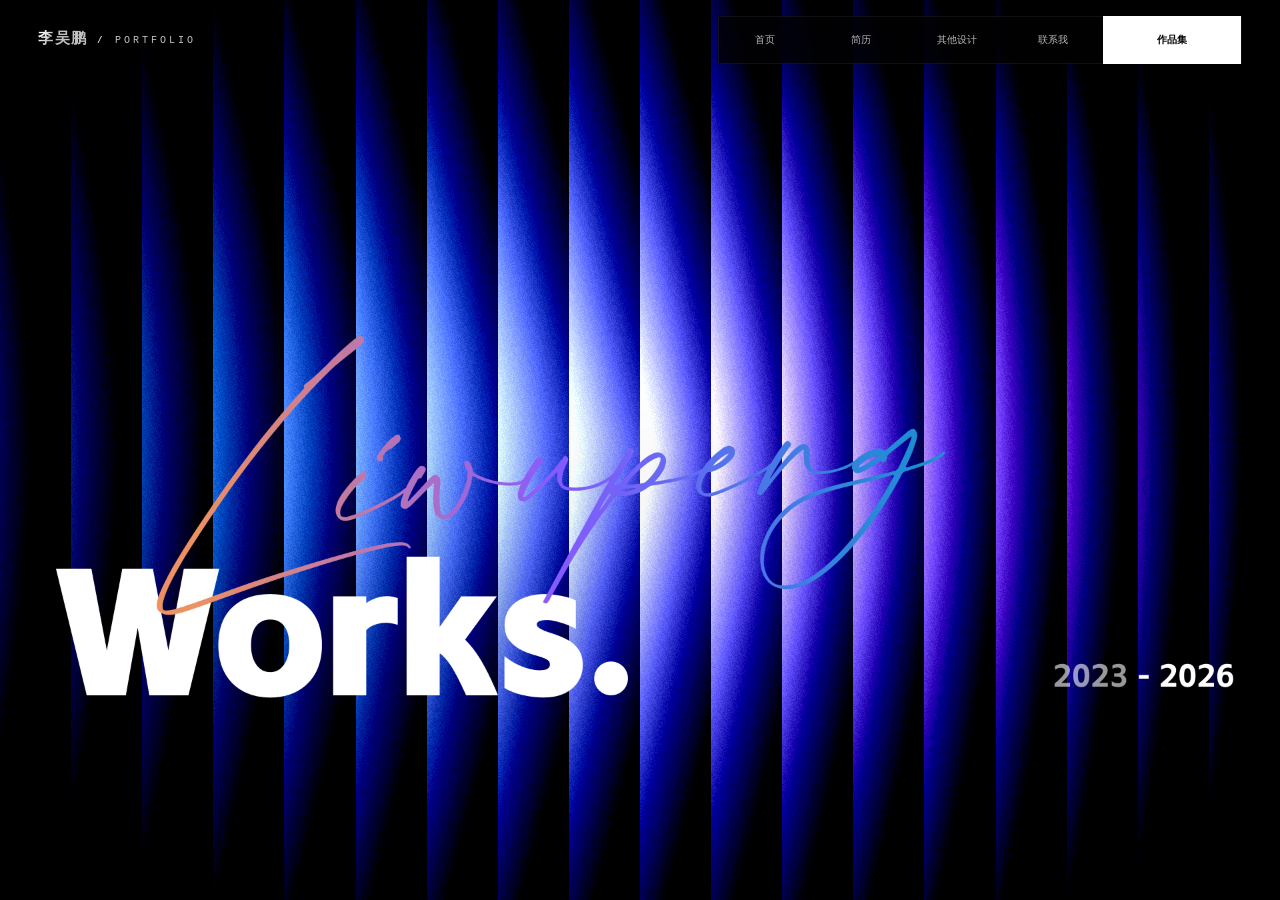
==== index.html @ b88d39a5 "Polish portfolio interactions and resume layout" ====
<!doctype html>
<html lang="zh-CN">
  <head>
    <meta charset="UTF-8" />
    <meta name="viewport" content="width=1280, initial-scale=1.0, maximum-scale=1.0, user-scalable=no" />
    <meta name="description" content="李吴鹏 UX/UI 设计师个人作品集。" />
    <title>李吴鹏 | UX/UI 设计师</title>
    <link rel="icon" href="favicon.svg" type="image/svg+xml" />
    <link rel="preload" as="image" href="assets/hero/hero-title.webp" type="image/webp" fetchpriority="high" />
    <link rel="stylesheet" href="src/styles/main.css?v=43" />
  </head>
  <body>
    <div class="grid-lines" aria-hidden="true"></div>
    <div class="top-nav-shade" aria-hidden="true"></div>

    <a href="#top" class="nav-brand">
      <strong class="shiny-text">李吴鹏</strong>
      <span class="shiny-text">/ PORTFOLIO</span>
    </a>

    <header class="top-nav" aria-label="站点导航">
      <nav>
        <a href="#top">首页</a>
        <a href="#works">简历</a>
        <a href="#services">其他设计</a>
        <a href="#contact" class="nav-contact" aria-expanded="false" aria-label="联系我">
          <span class="nav-contact-text nav-contact-default">联系我</span>
          <span class="nav-contact-text nav-contact-close" aria-hidden="true">收起</span>
        </a>
        <a href="#mission" class="nav-cta">作品集</a>
      </nav>
    </header>

    <main id="top">
      <section class="hero">
        <div class="gradient-blinds" aria-hidden="true">
          <canvas id="gradient-blinds-canvas"></canvas>
        </div>
        <img
          class="hero-title-art"
          src="assets/hero/hero-title.webp"
          alt="Li Wupeng Works 2023–2026"
          width="1920"
          height="1050"
          decoding="async"
          fetchpriority="high"
        />
      </section>

      <section class="resume" id="works">
        <aside class="resume-profile">
          <div class="resume-portrait">
            <img src="assets/profile/li-wupeng-avatar.webp" alt="李吴鹏头像" width="272" height="362" loading="lazy" decoding="async" fetchpriority="low" />
          </div>
          <div class="resume-identity">
            <h2>李吴鹏</h2>
            <p class="resume-name-en">Liwupeng</p>
            <p class="resume-role-line">UI/UX 设计 · 视觉设计 · 产品体验</p>
            <div class="resume-tags" aria-label="设计能力标签">
              <span>用户体验设计</span>
              <span>界面视觉设计</span>
              <span>交互设计</span>
              <span>设计系统搭建</span>
            </div>
          </div>
          <span class="resume-divider" aria-hidden="true"></span>
          <a class="resume-download" href="assets/resume/li-wupeng-resume.pdf" download="李吴鹏简历.pdf">下载 PDF 简历</a>
        </aside>

        <div class="resume-about" aria-hidden="true">About me</div>

        <div class="resume-details">
          <article class="resume-detail">
            <h3><span></span>关于我</h3>
            <div class="resume-detail-content">
              <time>About</time>
              <div>
                <strong>4年+ 视觉设计经验</strong>
                <p>Hi～我叫李吴鹏，拥有 4 年多视觉设计领域经验，主要负责 UI/UX 设计、设计系统搭建及运营平面设计。熟悉小程序、APP 与后台管理系统的页面设计迭代，能够根据业务需求优化信息结构、交互流程与视觉表现；同时参与商品详情图、商品海报、Banner 等视觉物料设计，兼顾用户体验、品牌一致性与业务转化效果。</p>
              </div>
            </div>
          </article>

          <article class="resume-detail">
            <h3><span></span>工作/项目经历</h3>
            <div class="resume-detail-content resume-detail-stack">
              <div class="resume-job">
                <time>2022/10-<br />2026/05</time>
                <div>
                  <strong>湖北美上云端科技有限公司 · UI/UX设计师</strong>
                  <p><b>① 组件库搭建：</b>深度参与灵犀设计系统 Mobile/Web 端从 0 到 1 搭建与迭代，沉淀色彩、字体、间距、变量及组件规范，统一团队设计语言，提升设计复用率、协作效率与开发还原度，并适配手机、折叠屏、平板等多尺寸场景。</p>
                  <p><b>② UI/UX工作：</b>主要负责 B 端产品美上云端 APP、C 端产品圣莉斯歌小程序及人群经营 SaaS 后台的全流程 UI 视觉与交互设计，输出高保真页面、规范说明，协同产品、研发推进需求落地，基于用户反馈持续优化界面易用性。</p>
                  <p><b>③ 运营视觉设计：</b>兼顾平面设计工作，产出运营 Banner、活动长图、宣传物料等平面素材，保持产品视觉体系统一，补齐产品全场景视觉输出能力。</p>
                </div>
              </div>
              <div class="resume-job">
                <time>2021/11-<br />2022/09</time>
                <div>
                  <strong>武汉良之隆食材股份有限公司 · UI设计师</strong>
                  <p><b>① UI工作：</b>负责良之隆官方商城小程序及后台管理系统页面的迭代，根据业务需求优化页面结构、交互流程与视觉表现，提升用户操作效率与产品体验。</p>
                  <p><b>② 运营视觉设计：</b>负责商品详情图、商品海报及小程序 Banner 等运营视觉设计，根据活动主题与商品卖点完成视觉创意与页面呈现。</p>
                </div>
              </div>
            </div>
          </article>

          <article class="resume-detail">
            <h3><span></span>教育经历</h3>
            <div class="resume-detail-content">
              <time>2017/09-<br />2021/06</time>
              <div>
                <strong>湖北工业大学工程技术学院</strong>
                <p>产品设计 / 本科</p>
              </div>
            </div>
          </article>

          <article class="resume-detail resume-tools">
            <h3><span></span>技能工具</h3>
            <div class="resume-tool-list" aria-label="设计技能与工具">
              <span class="resume-tool" data-tooltip="Figma"><img src="assets/tools/figma.svg" alt="Figma" loading="lazy" decoding="async" fetchpriority="low" /></span>
              <span class="resume-tool" data-tooltip="Sketch"><img src="assets/tools/sketch.svg" alt="Sketch" loading="lazy" decoding="async" fetchpriority="low" /></span>
              <span class="resume-tool" data-tooltip="Photoshop"><img src="assets/tools/photoshop.svg" alt="PS" loading="lazy" decoding="async" fetchpriority="low" /></span>
              <span class="resume-tool" data-tooltip="Illustrator"><img src="assets/tools/illustrator.svg" alt="Ai" loading="lazy" decoding="async" fetchpriority="low" /></span>
              <span class="resume-tool" data-tooltip="After Effects"><img src="assets/tools/after-effects.svg" alt="Ae" loading="lazy" decoding="async" fetchpriority="low" /></span>
              <span class="resume-tool resume-tool-codex" data-tooltip="Codex"><img src="assets/tools/codex.webp" alt="Codex" loading="lazy" decoding="async" fetchpriority="low" /></span>
              <span class="resume-tool resume-tool-text resume-tool-aigc" data-tooltip="AIGC">AIGC</span>
            </div>
          </article>
        </div>
      </section>

      <section class="mission" id="mission">
        <img
          class="mission-decoration"
          src="assets/backgrounds/portfolio-decoration.webp"
          alt=""
          aria-hidden="true"
          width="2560"
          height="1365"
          loading="lazy"
          decoding="async"
          fetchpriority="low"
        />
        <h2 class="mission-title" data-type-text="作品集目录" aria-label="作品集目录">
          <span class="text-type-content" aria-hidden="true"></span>
          <span class="text-type-cursor" aria-hidden="true">|</span>
        </h2>
        <div class="bounce-cards" aria-label="项目视觉精选">
          <div class="bounce-card" data-project="slsg-miniapp"><img src="assets/projects/gallery/slsg-miniapp.webp" alt="圣莉斯歌小程序设计项目" width="1920" height="1080" loading="lazy" decoding="async" fetchpriority="low" /></div>
          <div class="bounce-card" data-project="audience-saas"><img src="assets/projects/gallery/audience-saas.webp" alt="人群经营 SaaS 设计项目" width="1920" height="1080" loading="lazy" decoding="async" fetchpriority="low" /></div>
          <div class="bounce-card" data-project="meishang-app"><img src="assets/projects/gallery/meishang-app.webp" alt="美上云端 App 设计项目" width="1920" height="1080" loading="lazy" decoding="async" fetchpriority="low" /></div>
          <div class="bounce-card" data-project="lingxiaoxi-ip"><img src="assets/projects/gallery/lingxiaoxi-ip.webp" alt="灵小犀 IP 形象设计项目" width="1920" height="1080" loading="lazy" decoding="async" fetchpriority="low" /></div>
          <div class="bounce-card" data-project="meishang-app"><img src="assets/projects/gallery/meishang-app.webp" alt="美上云端 App 项目视觉" width="1920" height="1080" loading="lazy" decoding="async" fetchpriority="low" /></div>
        </div>
      </section>

      <section class="services panel-section" id="services">
        <div class="service-gallery" aria-label="滚动作品瀑布流">
          <div class="service-grid">
            <div class="service-column" data-speed="0.22">
              <button class="project-tile" type="button" data-project="meishang-app"><img src="assets/projects/gallery/meishang-app-hero.webp" alt="美上云端 App 主视觉" width="720" height="720" loading="lazy" decoding="async" fetchpriority="low" /></button>
              <button class="project-tile project-tile--tall" type="button" data-project="slsg-miniapp"><img src="assets/projects/gallery/slsg-miniapp-left.webp" alt="圣莉斯歌小程序界面设计" width="720" height="720" loading="lazy" decoding="async" fetchpriority="low" /></button>
              <button class="project-tile" type="button" data-project="audience-saas"><img src="assets/projects/gallery/audience-saas-center.webp" alt="人群经营 SaaS 数据界面" width="720" height="720" loading="lazy" decoding="async" fetchpriority="low" /></button>
              <button class="project-tile" type="button" data-project="meishang-app"><img src="assets/projects/gallery/meishang-app-right.webp" alt="美上云端品牌界面" width="720" height="720" loading="lazy" decoding="async" fetchpriority="low" /></button>
            </div>
            <div class="service-column service-column--offset-sm" data-speed="-0.18">
              <button class="project-tile project-tile--wide" type="button" data-project="audience-saas"><img src="assets/projects/gallery/audience-saas-hero.webp" alt="人群经营 SaaS 项目视觉" width="720" height="720" loading="lazy" decoding="async" fetchpriority="low" /></button>
              <button class="project-tile" type="button" data-project="meishang-app"><img src="assets/projects/gallery/meishang-app-center.webp" alt="美上云端移动端界面" width="720" height="720" loading="lazy" decoding="async" fetchpriority="low" /></button>
              <button class="project-tile project-tile--wide" type="button" data-project="slsg-miniapp"><img src="assets/projects/gallery/slsg-miniapp-right.webp" alt="圣莉斯歌界面视觉" width="720" height="720" loading="lazy" decoding="async" fetchpriority="low" /></button>
              <button class="project-tile" type="button" data-project="audience-saas"><img src="assets/projects/gallery/audience-saas-left.webp" alt="人群经营 SaaS 设计系统" width="720" height="720" loading="lazy" decoding="async" fetchpriority="low" /></button>
            </div>
            <div class="service-column service-column--offset-lg" data-speed="0.14">
              <button class="project-tile project-tile--tall" type="button" data-project="slsg-miniapp"><img src="assets/projects/gallery/slsg-miniapp-hero.webp" alt="圣莉斯歌项目主视觉" width="720" height="720" loading="lazy" decoding="async" fetchpriority="low" /></button>
              <button class="project-tile project-tile--wide" type="button" data-project="audience-saas"><img src="assets/projects/gallery/audience-saas-right.webp" alt="人群经营 SaaS 业务界面" width="720" height="720" loading="lazy" decoding="async" fetchpriority="low" /></button>
              <button class="project-tile project-tile--tall" type="button" data-project="slsg-miniapp"><img src="assets/projects/gallery/slsg-miniapp-center.webp" alt="圣莉斯歌小程序交互界面" width="720" height="720" loading="lazy" decoding="async" fetchpriority="low" /></button>
              <button class="project-tile project-tile--wide" type="button" data-project="meishang-app"><img src="assets/projects/gallery/meishang-app-left.webp" alt="美上云端产品展示" width="720" height="720" loading="lazy" decoding="async" fetchpriority="low" /></button>
            </div>
          </div>
        </div>
      </section>

    </main>

    <div class="lanyard-stage" id="lanyard-stage" aria-hidden="true">
      <canvas id="lanyard-canvas" aria-label="可拖拽的吊绳联系卡片"></canvas>
      <p class="lanyard-hint">拖拽卡片互动 · 再次点击联系可收起</p>
    </div>

    <div class="project-modal" id="project-modal" aria-hidden="true">
      <div class="project-modal-dialog">
        <div class="project-modal-panel" role="dialog" aria-modal="true" aria-labelledby="project-modal-title">
          <h2 class="project-modal-title" id="project-modal-title"></h2>
          <div class="project-modal-thumbs" aria-label="作品集详情缩略图导航"></div>
          <div class="project-modal-media"></div>
          <div class="project-modal-scale" role="group" aria-label="图片占比">
            <button class="project-modal-scale-button" type="button" data-scale="30">30%</button>
            <button class="project-modal-scale-button is-active" type="button" data-scale="50">50%</button>
            <button class="project-modal-scale-button" type="button" data-scale="70">70%</button>
          </div>
        </div>
          <button class="project-modal-close" type="button" aria-label="关闭项目预览">
            <span></span>
            <span></span>
          </button>
      </div>
    </div>

    <script src="vendor/gsap.min.js"></script>
    <script src="vendor/Observer.min.js"></script>
    <script src="src/scripts/main.js?v=58"></script>
  </body>
</html>
---- src/styles/main.css ----
:root {
  --bg: #020202;
  --text: #e8e4dc;
  --muted: #6c6860;
  --line: rgba(232, 228, 220, 0.16);
  --line-soft: rgba(232, 228, 220, 0.08);
  --card: #080808;
  --accent: #c7beb0;
  --font:
    "Courier New", ui-monospace, SFMono-Regular, Menlo, Monaco, Consolas,
    monospace;
}

* {
  box-sizing: border-box;
  margin: 0;
}

html {
  scroll-behavior: smooth;
  min-width: 1280px;
}

body {
  min-width: 1280px;
  min-height: 100vh;
  overflow-x: hidden;
  background: var(--bg);
  color: var(--text);
  font-family: var(--font);
  letter-spacing: 0;
}

body.lanyard-open {
  overflow: hidden;
  overscroll-behavior: none;
}

body.project-modal-open {
  overflow: hidden;
}

body.project-modal-open main,
body.project-modal-open .top-nav,
body.project-modal-closing main,
body.project-modal-closing .top-nav {
  pointer-events: none;
  content-visibility: hidden;
}

body.service-gallery-dragging {
  overflow: hidden;
  overscroll-behavior: none;
}

.project-modal {
  position: fixed;
  inset: 0;
  z-index: 100;
  padding: 0;
  display: grid;
  visibility: hidden;
  opacity: 0;
  background:
    radial-gradient(circle at 88% 8%, rgba(255, 255, 255, 0.12), transparent 18%),
    rgba(0, 0, 0, 0.78);
  transition: opacity 220ms ease, visibility 220ms ease;
  overflow: hidden;
  contain: layout paint;
  transform: translateZ(0);
  will-change: opacity;
}

.project-modal.is-open {
  visibility: visible;
  opacity: 1;
}

.project-modal.is-closing {
  visibility: visible;
  opacity: 0;
  pointer-events: none;
}

.project-modal-dialog {
  position: relative;
  width: 100vw;
  height: 100svh;
  max-height: none;
}

.project-modal-panel {
  --project-modal-scale: 70%;
  position: relative;
  width: 100%;
  height: 100%;
  max-height: none;
  padding: 0;
  overflow: hidden;
  scrollbar-width: none;
  border: 0;
  border-radius: 0;
  background: rgba(0, 0, 0, 0.72);
  box-shadow: none;
  transform: none;
}

.project-modal-panel::-webkit-scrollbar {
  display: none;
}

.project-modal-title {
  position: absolute;
  width: 1px;
  height: 1px;
  overflow: hidden;
  clip: rect(0 0 0 0);
  white-space: nowrap;
}

.project-modal-thumbs {
  position: absolute;
  top: 50%;
  left: 28px;
  z-index: 3;
  width: 58px;
  max-height: calc(100svh - 168px);
  padding: 4px;
  display: none;
  overflow-x: hidden;
  overflow-y: hidden;
  border: 1px solid rgba(255, 255, 255, 0.12);
  border-radius: 10px;
  background: rgba(8, 8, 10, 0.58);
  transform: translateY(-50%);
}

.project-modal-thumbs::-webkit-scrollbar {
  display: none;
}

.project-modal--gallery .project-modal-thumbs {
  display: flex;
}

.project-modal-thumb-strip {
  position: relative;
  width: 100%;
  max-height: calc(100svh - 178px);
  padding: 0;
  overflow: hidden;
  border: 0;
  border-radius: 7px;
  background: #050505;
  cursor: pointer;
  opacity: 0.64;
  transition: opacity 180ms ease;
}

.project-modal-thumb-strip:hover {
  opacity: 1;
}

.project-modal-thumb-list {
  width: 100%;
  display: flex;
  flex-direction: column;
}

.project-modal-thumb-item {
  width: 100%;
  aspect-ratio: var(--thumb-image-ratio, 1 / 1);
  flex: 0 0 auto;
  overflow: hidden;
}

.project-modal-thumb-item img {
  width: 100%;
  height: 100%;
  display: block;
  object-fit: cover;
}

.project-modal-thumb-indicator {
  position: absolute;
  top: var(--thumb-progress-top, 0%);
  left: 0;
  width: 100%;
  height: var(--thumb-progress-height, 18%);
  border: 2px solid rgba(255, 255, 255, 0.92);
  border-radius: 7px;
  box-shadow: 0 0 0 999px rgba(0, 0, 0, 0.42);
  pointer-events: none;
  transform: translateY(-1px);
  will-change: top, height;
}

.project-modal-close {
  position: absolute;
  top: 28px;
  right: 28px;
  z-index: 3;
  width: 38px;
  height: 38px;
  flex: 0 0 auto;
  border: 0;
  border-radius: 50%;
  background: rgba(255, 255, 255, 0.14);
  color: #fff;
  cursor: pointer;
  transition: background 180ms ease, transform 180ms ease, opacity 120ms ease;
}

.project-modal-close:hover {
  background: rgba(255, 255, 255, 0.24);
  transform: scale(1.06);
}

.project-modal-close span {
  position: absolute;
  top: 18px;
  left: 11px;
  width: 16px;
  height: 1.5px;
  border-radius: 99px;
  background: currentColor;
  transform: rotate(45deg);
}

.project-modal-close span:last-child {
  transform: rotate(-45deg);
}

.project-modal-media {
  width: 100%;
  height: 100svh;
  max-height: none;
  margin: 0;
  padding: clamp(34px, 6vh, 72px) calc((100% - var(--project-modal-scale)) / 2);
  display: grid;
  place-items: center;
  overflow-x: hidden;
  overflow-y: auto;
  overscroll-behavior: contain;
  scrollbar-width: none;
  contain: layout paint;
  will-change: scroll-position;
  border-radius: 0;
  background: transparent;
}

.project-modal-media::-webkit-scrollbar {
  display: none;
}

.project-modal-media--single {
  height: 100svh;
  padding: 56px 0;
  overflow-y: auto;
}

.project-modal-media img {
  width: 100%;
  height: auto;
  max-height: none;
  contain: layout paint;
  content-visibility: auto;
  contain-intrinsic-size: 1000px 1400px;
}

.project-modal-media--single img {
  width: min(72vw, 1120px);
  height: auto;
  max-width: calc(100vw - 144px);
  max-height: none;
  object-fit: initial;
  content-visibility: visible;
}

.project-modal-media--gallery {
  display: flex;
  flex-direction: column;
  gap: 0;
  place-items: stretch;
  background: transparent;
}

.project-modal-frame {
  position: relative;
  width: 100%;
  aspect-ratio: var(--project-image-ratio, 1 / 1);
  flex: 0 0 auto;
  overflow: hidden;
  background: #050505;
  contain: layout paint;
  content-visibility: auto;
  contain-intrinsic-size: auto 1000px;
}

.project-modal-frame img {
  width: 100%;
  height: 100%;
  object-fit: cover;
  transform: translateZ(0);
}

.project-modal-media--gallery > img {
  height: auto;
}

.project-modal-scale {
  position: absolute;
  right: 28px;
  bottom: 28px;
  z-index: 3;
  display: none;
  gap: 4px;
  padding: 4px;
  border: 1px solid rgba(255, 255, 255, 0.12);
  background: rgba(8, 8, 10, 0.72);
}

.project-modal--gallery .project-modal-scale {
  display: flex;
}

.project-modal-scale-button {
  min-width: 48px;
  height: 34px;
  border: 0;
  border-radius: 0;
  background: transparent;
  color: rgba(255, 255, 255, 0.62);
  font: 700 11px/1 var(--font);
  cursor: pointer;
  transition: background 160ms ease, color 160ms ease;
}

.project-modal-scale-button:hover,
.project-modal-scale-button.is-active {
  background: rgba(255, 255, 255, 0.035);
  color: #fff;
}

@media (max-width: 1020px) {
  .project-modal-dialog {
    width: 100vw;
  }

  .project-modal-thumbs {
    left: 16px;
    width: 50px;
    max-height: calc(100svh - 140px);
    padding: 4px;
  }

  .project-modal-thumb-strip {
    max-height: calc(100svh - 150px);
  }
}

a {
  color: inherit;
  text-decoration: none;
}

img {
  display: block;
  max-width: 100%;
}

.grid-lines {
  position: fixed;
  inset: 0;
  z-index: 0;
  pointer-events: none;
  background:
    linear-gradient(90deg, transparent calc(33.333% - 1px), var(--line-soft) calc(33.333% - 1px), var(--line-soft) 33.333%, transparent 33.333%),
    linear-gradient(90deg, transparent calc(66.666% - 1px), var(--line-soft) calc(66.666% - 1px), var(--line-soft) 66.666%, transparent 66.666%);
}

.top-nav-shade {
  position: fixed;
  inset: 0 0 auto;
  z-index: 19;
  height: 60px;
  opacity: 0;
  visibility: hidden;
  pointer-events: none;
  background: linear-gradient(
    180deg,
    rgba(0, 0, 0, 1) 0%,
    rgba(0, 0, 0, 0.82) 38%,
    rgba(0, 0, 0, 0) 100%
  );
  transition: opacity 320ms ease, visibility 320ms ease;
}

body:not(.is-home) .top-nav-shade {
  opacity: 1;
  visibility: visible;
}

.top-nav {
  position: fixed;
  top: 16px;
  left: auto;
  right: clamp(16px, 3vw, 48px);
  z-index: 20;
  display: flex;
  align-items: center;
  justify-content: flex-end;
  height: 48px;
  min-height: 48px;
  padding: 0;
  border: 1px solid rgba(255, 255, 255, 0.06);
  background: rgba(2, 2, 2, 0.76);
  box-shadow: 0 16px 50px rgba(0, 0, 0, 0.28);
  backdrop-filter: blur(18px);
  -webkit-backdrop-filter: blur(18px);
}

.nav-brand {
  position: fixed;
  top: 16px;
  left: clamp(16px, 3vw, 48px);
  z-index: 21;
  height: 48px;
  min-height: 48px;
  display: flex;
  align-items: center;
  gap: 10px;
  white-space: nowrap;
}

.nav-brand strong {
  color: #c1c1c1;
  font-size: 15px;
  font-weight: 700;
  line-height: 1.3;
  letter-spacing: 0.08em;
}

.nav-brand span {
  color: #c1c1c1;
  font-size: 10px;
  line-height: 1;
  letter-spacing: 0.3em;
  transform: translateY(0.75px);
}

.nav-brand .shiny-text {
  background-image: linear-gradient(
    120deg,
    #c1c1c1 0%,
    #c1c1c1 40%,
    #fff 50%,
    #c1c1c1 60%,
    #c1c1c1 100%
  );
  background-position: 100% 50%;
  background-size: 200% 100%;
  background-clip: text;
  -webkit-background-clip: text;
  color: transparent;
  -webkit-text-fill-color: transparent;
  animation: shiny-text-sweep 2s linear infinite;
}

@keyframes shiny-text-sweep {
  to {
    background-position: -100% 50%;
  }
}

@media (prefers-reduced-motion: reduce) {
  .nav-brand .shiny-text {
    animation: none;
    background-position: 50% 50%;
  }
}

.top-nav nav {
  display: flex;
  align-items: stretch;
  gap: 4px;
  height: 48px;
  min-height: 48px;
}

.top-nav nav a {
  min-width: 92px;
  padding: 0 18px;
  display: grid;
  place-items: center;
  color: rgba(255, 255, 255, 0.72);
  font-size: 10px;
  text-transform: uppercase;
  transition: color 180ms ease, background 180ms ease;
}

.top-nav nav a:hover,
.top-nav nav a.is-active {
  color: #fff;
  background: rgba(255, 255, 255, 0.035);
}

.top-nav nav .nav-contact {
  position: relative;
  overflow: hidden;
  perspective: 280px;
}

.nav-contact-text {
  position: absolute;
  inset: 0;
  display: grid;
  place-items: center;
  backface-visibility: hidden;
  transform-origin: 50% 50%;
  transition:
    transform 420ms cubic-bezier(0.76, 0, 0.24, 1),
    opacity 260ms ease;
}

.nav-contact-default {
  opacity: 1;
  transform: translateY(0) rotateX(0deg);
}

.nav-contact-close {
  opacity: 0;
  transform: translateY(100%) rotateX(-70deg);
}

.nav-contact[aria-expanded="true"] .nav-contact-default {
  opacity: 0;
  transform: translateY(-100%) rotateX(70deg);
}

.nav-contact[aria-expanded="true"] .nav-contact-close {
  opacity: 1;
  transform: translateY(0) rotateX(0deg);
}

.top-nav nav .nav-cta {
  min-width: 138px;
  margin-left: 0;
  background: #fff;
  color: #050505;
  font-weight: 700;
}

.top-nav nav .nav-cta:hover,
.top-nav nav .nav-cta.is-active {
  background: #e9e9e9;
  color: #050505;
}

@media (prefers-reduced-motion: reduce) {
  .nav-contact-text {
    transition-duration: 0.01ms;
  }
}

.lanyard-stage {
  position: fixed;
  inset: 0;
  z-index: 15;
  contain: layout paint size;
  visibility: hidden;
  opacity: 0;
  pointer-events: none;
  will-change: opacity;
  transition: opacity 260ms ease, visibility 260ms ease;
}

.lanyard-stage.is-open {
  visibility: visible;
  opacity: 1;
  pointer-events: auto;
}

.lanyard-stage::before {
  position: absolute;
  inset: 0;
  content: "";
  pointer-events: none;
  background:
    radial-gradient(circle at 50% 34%, rgba(20, 16, 58, 0.18), transparent 48%),
    linear-gradient(180deg, rgba(0, 0, 0, 0.08), rgba(0, 0, 0, 0.4));
}

#lanyard-canvas {
  width: 100%;
  height: 100%;
  display: block;
  cursor: grab;
  touch-action: none;
  contain: strict;
}

#lanyard-canvas.is-dragging {
  cursor: grabbing;
}

.lanyard-hint {
  position: absolute;
  right: clamp(18px, 4vw, 56px);
  bottom: 24px;
  color: rgba(255, 255, 255, 0.4);
  font-size: 9px;
  letter-spacing: 0.14em;
  pointer-events: none;
}

main,
.footer {
  position: relative;
  z-index: 1;
}

main {
  padding-top: 100svh;
}

.hero {
  position: fixed;
  inset: 0;
  z-index: 0;
  isolation: isolate;
  width: 100%;
  height: 100svh;
  min-height: 100svh;
  max-height: 100svh;
  padding: clamp(18px, 4svh, 42px) 0;
  display: grid;
  grid-template-rows: 1fr auto 0.72fr;
  place-items: center;
  overflow: hidden;
  text-align: center;
}

.hero.is-covered {
  visibility: hidden;
}

main > section:not(.hero),
.footer {
  position: relative;
  z-index: 2;
  background: var(--section-bg, var(--bg));
}

.gradient-blinds {
  position: absolute;
  inset: 0;
  z-index: -2;
  overflow: hidden;
  background: #000;
}

#gradient-blinds-canvas {
  width: 100%;
  height: 100%;
  display: block;
  mix-blend-mode: lighten;
}

.hero > :not(.gradient-blinds) {
  position: relative;
  z-index: 1;
}

.hero > .hero-title-art {
  position: absolute;
  left: 0;
  top: 50%;
  width: 100%;
  max-width: none;
  height: auto;
  max-height: 100svh;
  object-fit: contain;
  transform: translateY(-50%);
  filter: drop-shadow(0 18px 54px rgba(0, 0, 0, 0.28));
  pointer-events: none;
}

.micro {
  color: var(--muted);
  font-size: 12px;
  line-height: 1.4;
  text-transform: uppercase;
}

.clients {
  align-self: end;
  color: rgba(255, 255, 255, 0.78);
}

.hero-core {
  display: grid;
  place-items: center;
  gap: 18px;
}

.hero-copy {
  max-width: 620px;
  color: rgba(255, 255, 255, 0.92);
  font-size: 12px;
  line-height: 1.55;
  text-shadow: 0 1px 24px rgba(0, 0, 0, 0.6);
}

.scroll-cue {
  align-self: start;
  color: rgba(255, 255, 255, 0.68);
  font-size: 12px;
  text-transform: uppercase;
}

.hero-menu-lines {
  position: fixed;
  right: clamp(72px, 10vw, 152px);
  top: 22%;
  z-index: 2;
  display: grid;
  gap: 136px;
  pointer-events: none;
}

.hero-menu-lines span {
  width: 62px;
  height: 1px;
  display: block;
  background: var(--line);
}

.hero-menu-lines span:last-child {
  box-shadow:
    0 34px 0 var(--line),
    0 44px 0 var(--line),
    0 54px 0 var(--line);
}

.panel-section {
  min-height: 82svh;
  padding: clamp(80px, 12vw, 180px) clamp(22px, 7vw, 112px);
  display: grid;
  grid-template-columns: minmax(100px, 0.32fr) minmax(0, 1fr);
  gap: clamp(28px, 6vw, 100px);
  border-top: 1px solid var(--line-soft);
}

.section-kicker {
  color: var(--muted);
  font-size: 12px;
  text-transform: uppercase;
}

.profile-copy {
  display: grid;
  gap: 0;
}

.flowing-menu {
  --section-bg: #020202;
  position: relative;
  width: 100%;
  height: 510px;
  min-height: 510px;
  padding-top: 120px;
  overflow: hidden;
  background: var(--section-bg);
}

.flowing-menu-label {
  position: absolute;
  top: 144px;
  left: clamp(22px, 7vw, 112px);
  z-index: 3;
  color: rgba(255, 255, 255, 0.54);
  font-size: 10px;
  letter-spacing: 0.2em;
  text-transform: uppercase;
  pointer-events: none;
}

.flowing-menu-list {
  width: 60%;
  height: 390px;
  margin-left: auto;
  margin-right: clamp(22px, 7vw, 112px);
  display: grid;
  grid-template-rows: repeat(3, 1fr);
  border-top: 1px solid #fff;
  border-bottom: 1px solid #fff;
}

.flowing-menu-item {
  position: relative;
  min-width: 0;
  overflow: hidden;
  border-bottom: 1px solid #fff;
  color: #fff;
}

.flowing-menu-item:last-child {
  border-bottom: 0;
}

.flowing-menu-default,
.flowing-menu-marquee {
  position: absolute;
  inset: 0;
}

.flowing-menu-default {
  padding: 0 clamp(18px, 3vw, 48px);
  display: flex;
  align-items: center;
  justify-content: space-between;
  gap: 32px;
  transition: opacity 240ms ease, transform 320ms ease;
}

.flowing-menu-default time {
  flex: 0 0 auto;
  color: rgba(255, 255, 255, 0.54);
  font-size: 12px;
  letter-spacing: 0.12em;
}

.flowing-menu-default strong {
  font-size: clamp(16px, 2.3vw, 36px);
  font-weight: 400;
  letter-spacing: -0.05em;
  line-height: 1;
  text-align: right;
}

.flowing-menu-marquee {
  display: flex;
  align-items: center;
  overflow: hidden;
  background: #fff;
  color: #120f17;
  transform: translateY(101%);
  transition: transform 360ms cubic-bezier(0.76, 0, 0.24, 1);
}

.flowing-menu-track {
  width: max-content;
  display: flex;
  align-items: center;
  gap: clamp(24px, 3vw, 52px);
  padding-right: clamp(24px, 3vw, 52px);
  animation: flowing-menu-scroll 6s linear infinite;
  animation-play-state: paused;
}

.flowing-menu-track span {
  flex: 0 0 auto;
  font-size: clamp(20px, 3.3vw, 54px);
  font-weight: 500;
  letter-spacing: -0.06em;
  line-height: 1;
  white-space: nowrap;
}

.flowing-menu-track img {
  width: clamp(82px, 9vw, 138px);
  height: clamp(54px, 6vw, 88px);
  flex: 0 0 auto;
  border-radius: 999px;
  object-fit: cover;
  transform: rotate(4deg);
}

.flowing-menu-item:hover .flowing-menu-default,
.flowing-menu-item:focus-visible .flowing-menu-default {
  opacity: 0;
  transform: translateY(-24%);
}

.flowing-menu-item:hover .flowing-menu-marquee,
.flowing-menu-item:focus-visible .flowing-menu-marquee {
  transform: translateY(0);
}

.flowing-menu-item:hover .flowing-menu-track,
.flowing-menu-item:focus-visible .flowing-menu-track {
  animation-play-state: running;
}

@keyframes flowing-menu-scroll {
  to {
    transform: translateX(-33.333%);
  }
}

@media (prefers-reduced-motion: reduce) {
  .flowing-menu-track {
    animation: none;
  }
}

.resume {
  position: relative;
  --resume-pad-x: 76px;
  --resume-pad-top: 96px;
  --resume-pad-bottom: 48px;
  --resume-profile-pad: 26px;
  --resume-portrait-width: 300px;
  --resume-detail-title-width: 150px;
  --resume-detail-time-width: 112px;
  height: 100svh;
  min-height: 100svh;
  max-height: none;
  padding: var(--resume-pad-top) var(--resume-pad-x) var(--resume-pad-bottom);
  display: grid;
  grid-template-columns: calc(var(--resume-portrait-width) + var(--resume-profile-pad) * 2 + 2px) max-content minmax(560px, 1fr);
  column-gap: 0;
  row-gap: 40px;
  align-items: stretch;
  overflow: hidden;
  border-top: 1px solid var(--line-soft);
  background-color: #000 !important;
  color: #fff;
}

.resume-profile {
  position: relative;
  min-width: 0;
  height: min(680px, calc(100svh - var(--resume-pad-top) - var(--resume-pad-bottom) - 24px));
  align-self: start;
  padding: var(--resume-profile-pad);
  display: flex;
  flex-direction: column;
  background: #080808;
  border: 1px solid rgba(255, 255, 255, 0.14);
}

.resume-divider {
  width: 100%;
  height: 1px;
  margin-top: auto;
  margin-bottom: 18px;
  flex: 0 0 auto;
  background: rgba(255, 255, 255, 0.16);
}

.resume-portrait {
  position: relative;
  width: var(--resume-portrait-width);
  height: 360px;
  flex: 0 0 auto;
  overflow: hidden;
  background: #d8d8d8;
}

.resume-portrait img {
  width: 100%;
  height: 100%;
  object-fit: cover;
  object-position: center top;
}

.resume-identity {
  width: 100%;
  padding: 22px 0 12px;
  text-align: center;
}

.resume-identity h2 {
  margin-bottom: 4px;
  font-size: 42px;
  font-weight: 700;
  line-height: 1.05;
}

.resume-name-en {
  margin: 0;
  color: rgba(255, 255, 255, 0.62);
  font-family: Georgia, "Times New Roman", serif;
  font-size: 18px;
  font-style: italic;
  line-height: 1.2;
}

.resume-role-line {
  margin: 14px 0 0;
  color: rgba(255, 255, 255, 0.72);
  font-size: 14px;
  letter-spacing: 0.12em;
  line-height: 1.2;
}

.resume-tags {
  margin-top: 18px;
  display: flex;
  flex-wrap: wrap;
  justify-content: center;
  gap: 8px;
}

.resume-tags span {
  min-height: 26px;
  padding: 0 10px;
  display: inline-flex;
  align-items: center;
  justify-content: center;
  box-sizing: border-box;
  border: 1px solid rgba(255, 255, 255, 0.16);
  border-radius: 999px;
  color: rgba(255, 255, 255, 0.72);
  background: rgba(255, 255, 255, 0.035);
  font-size: 12px;
  white-space: nowrap;
}

.resume-download {
  width: fit-content;
  padding: 8px 12px;
  display: inline-flex;
  justify-content: space-between;
  gap: 8px;
  border: 1px solid transparent;
  border-radius: 4px;
  color: #fff;
  font-size: 11px;
  line-height: 15px;
  transition: background 180ms ease, color 180ms ease, border-color 180ms ease, transform 180ms ease;
}

.resume-download::after {
  content: "↗";
  transition: transform 180ms ease;
}

.resume-download:hover,
.resume-download:focus-visible {
  border-color: #fff;
  background: #fff;
  color: #000;
  transform: translateY(-2px);
}

.resume-download:hover::after,
.resume-download:focus-visible::after {
  transform: translate(2px, -2px);
}

.resume-about {
  position: absolute;
  top: calc(var(--resume-pad-top) + 365px);
  left: calc(var(--resume-pad-x) + var(--resume-portrait-width) + var(--resume-profile-pad) * 2);
  z-index: 1;
  color: rgba(255, 255, 255, 0.2);
  font-family: Georgia, "Times New Roman", serif;
  font-size: 74px;
  font-weight: 400;
  line-height: 1;
  white-space: nowrap;
  writing-mode: vertical-rl;
  text-orientation: mixed;
  transform: translateY(-50%);
}

.resume-details {
  grid-column: 3;
  min-width: 0;
  height: auto;
  margin-left: 136px;
  padding: 0;
  display: flex;
  flex-direction: column;
  justify-content: flex-start;
  gap: 20px;
  transform-origin: left top;
}

body.gsap-swipe-enabled .resume .resume-profile,
body.gsap-swipe-enabled .resume .resume-about,
body.gsap-swipe-enabled .resume .resume-details {
  opacity: 0;
  filter: blur(6px);
  transition: opacity 240ms ease, filter 240ms ease;
  will-change: opacity, filter;
}

body.gsap-swipe-enabled .resume .resume-about {
  transition-delay: 0ms;
}

body.gsap-swipe-enabled .resume .resume-details {
  transition-delay: 0ms;
}

body.gsap-swipe-enabled .resume.is-active .resume-profile,
body.gsap-swipe-enabled .resume.is-active .resume-about,
body.gsap-swipe-enabled .resume.is-active .resume-details,
body.gsap-swipe-enabled .resume[aria-hidden="false"] .resume-profile,
body.gsap-swipe-enabled .resume[aria-hidden="false"] .resume-about,
body.gsap-swipe-enabled .resume[aria-hidden="false"] .resume-details {
  opacity: 1;
  filter: blur(0);
}

.resume-detail {
  padding: 24px 0;
  display: grid;
  grid-template-columns: var(--resume-detail-title-width) 1fr;
  gap: 22px;
  border-bottom: 1px solid rgba(255, 255, 255, 0.14);
}

.resume-detail + .resume-detail {
  padding-top: 0;
}

.resume-detail h3 {
  display: flex;
  align-items: flex-start;
  gap: 10px;
  color: #fff;
  font-size: 16px;
  font-weight: 500;
  white-space: nowrap;
}

.resume-detail h3 span {
  width: 6px;
  height: 6px;
  margin-top: 6px;
  flex: 0 0 auto;
  background: #4a7dff;
}

.resume-detail-content {
  display: grid;
  grid-template-columns: var(--resume-detail-time-width) 1fr;
  gap: 22px;
}

.resume-detail-content time {
  color: rgba(255, 255, 255, 0.42);
  font-size: 12px;
  line-height: 1.55;
}

.resume-detail-content strong {
  color: #fff;
  font-size: 16px;
  font-weight: 500;
}

.resume-detail-content p,
.resume-detail-content li {
  color: rgba(255, 255, 255, 0.58);
  font-size: 14px;
  line-height: 1.46;
}

.resume-detail-content p {
  margin-top: 12px;
}

.resume-detail-content b {
  color: rgba(255, 255, 255, 0.82);
  font-weight: 500;
}

.resume-detail-stack {
  display: grid;
  grid-template-columns: 1fr;
  gap: 10px;
}

.resume-job {
  display: grid;
  grid-template-columns: var(--resume-detail-time-width) 1fr;
  gap: 22px;
}

.resume-detail-content ul {
  margin: 0;
  padding: 0;
  list-style: none;
}

.resume-tools {
  border-bottom: 0;
}

.resume-tool-list {
  display: flex;
  flex-wrap: wrap;
  gap: 16px;
}

.resume-tool {
  position: relative;
  width: 38px;
  height: 38px;
  flex: 0 0 38px;
  padding: 0;
  border: 0;
  border-radius: 10px;
  overflow: visible;
  background: transparent;
  transition: transform 180ms ease, border-color 180ms ease;
}

.resume-tool img {
  width: 100%;
  height: 100%;
  border-radius: 10px;
  object-fit: contain;
}

.resume-tool-codex img {
  transform: scale(1.22);
}

.resume-tool-text {
  border: 1px solid rgba(255, 255, 255, 0.16);
  background: #111;
}

.resume-tool-text {
  display: grid;
  place-items: center;
  color: rgba(255, 255, 255, 0.86);
  font-size: 10px;
  font-weight: 700;
  line-height: 1;
}

.resume-tool-aigc {
  color: #111;
  background: #fff;
}

.resume-tool::after {
  position: absolute;
  left: 50%;
  bottom: calc(100% + 8px);
  z-index: 2;
  padding: 5px 7px;
  content: attr(data-tooltip);
  color: #fff;
  font-size: 9px;
  line-height: 1;
  white-space: nowrap;
  pointer-events: none;
  opacity: 0;
  background: #222;
  border: 1px solid rgba(255, 255, 255, 0.16);
  border-radius: 4px;
  transform: translate(-50%, 4px);
  transition: opacity 160ms ease, transform 160ms ease;
}

.resume-tool:hover {
  z-index: 3;
  transform: translateY(-3px);
}

.resume-tool-text:hover {
  border-color: rgba(255, 255, 255, 0.4);
}

.resume-tool:hover::after {
  opacity: 1;
  transform: translate(-50%, 0);
}

@media (max-width: 1360px) {
  .resume {
    grid-template-columns: calc(var(--resume-portrait-width) + var(--resume-profile-pad) * 2 + 2px) max-content minmax(560px, 1fr);
    column-gap: 0;
    row-gap: 40px;
  }

  .resume-details {
    margin-left: calc(clamp(44px, 5vw, 80px) + 40px);
  }

  .resume-detail {
    grid-template-columns: clamp(112px, 9vw, 128px) 1fr;
  }
}

main > section.mission {
  position: relative;
  isolation: isolate;
  width: 100%;
  height: 100svh;
  min-height: 100svh;
  max-height: 100svh;
  padding: 0;
  display: grid;
  place-items: center;
  align-items: center;
  overflow: hidden;
  border-top: 1px solid var(--line-soft);
  background-color: #000;
}

.mission-decoration {
  position: absolute;
  top: 0;
  left: 50%;
  z-index: 0;
  width: 100%;
  max-width: none;
  height: 100svh;
  object-fit: cover;
  object-position: center;
  opacity: 0.9;
  mix-blend-mode: normal;
  filter: brightness(0.62) contrast(1.55) saturate(1.35);
  mask-image: radial-gradient(
    ellipse 34% 30% at -3% 103%,
    #000 0%,
    rgba(0, 0, 0, 0.82) 28%,
    rgba(0, 0, 0, 0.18) 50%,
    transparent 70%
  );
  -webkit-mask-image: radial-gradient(
    ellipse 34% 30% at -3% 103%,
    #000 0%,
    rgba(0, 0, 0, 0.82) 28%,
    rgba(0, 0, 0, 0.18) 50%,
    transparent 70%
  );
  transform: translateX(-50%);
  pointer-events: none;
  user-select: none;
}

.mission-title {
  position: absolute;
  top: clamp(138px, 24svh, 224px);
  left: 50%;
  margin: 0;
  color: #fff;
  font-family:
    "Songti SC", "STSong", "Noto Serif CJK SC", "Source Han Serif SC",
    "Times New Roman", serif;
  font-size: 26px;
  font-weight: 700;
  line-height: 1.4;
  letter-spacing: 2px;
  transform: translateX(-50%);
  z-index: 1;
}

.text-type-content,
.text-type-cursor {
  display: inline-block;
}

.scroll-reveal {
  opacity: 0;
  filter: blur(12px);
  transform: translateY(36px);
  transition:
    opacity 720ms ease,
    filter 820ms ease,
    transform 820ms cubic-bezier(0.22, 1, 0.36, 1);
  transition-delay: var(--reveal-delay, 0ms);
  will-change: opacity, filter, transform;
}

.scroll-reveal.is-revealed {
  opacity: 1;
  filter: blur(0);
  transform: translateY(0);
}

.text-type-cursor {
  margin-left: 2px;
  font-weight: 400;
  animation: text-type-cursor-blink 500ms ease-in-out infinite alternate;
}

.mission-title.is-typing-complete .text-type-cursor {
  display: none;
}

@keyframes text-type-cursor-blink {
  to {
    opacity: 0;
  }
}

@media (prefers-reduced-motion: reduce) {
  .scroll-reveal {
    opacity: 1;
    filter: none;
    transform: none;
    transition: none;
  }

  .text-type-cursor {
    display: none;
  }
}

main > section.mission::before {
  position: absolute;
  inset: 0;
  z-index: 0;
  content: "";
  background: radial-gradient(
    ellipse 48% 32% at 96% -4%,
    rgba(37, 120, 255, 0.62) 0%,
    rgba(18, 64, 184, 0.34) 36%,
    rgba(0, 0, 0, 0.08) 64%,
    transparent 84%
  );
  opacity: 0.82;
  mask-image: radial-gradient(
    ellipse 50% 34% at 96% -4%,
    #000 0%,
    rgba(0, 0, 0, 0.76) 36%,
    rgba(0, 0, 0, 0.2) 64%,
    transparent 84%
  );
  -webkit-mask-image: radial-gradient(
    ellipse 50% 34% at 96% -4%,
    #000 0%,
    rgba(0, 0, 0, 0.76) 36%,
    rgba(0, 0, 0, 0.2) 64%,
    transparent 84%
  );
  pointer-events: none;
}

.bounce-cards {
  --cards-scale: 0.78;
  position: absolute;
  top: 48%;
  left: 50%;
  z-index: 1;
  width: min(1180px, 100%);
  height: 285px;
  translate: -50% calc(-28% - 52px);
  transform: scale(var(--cards-scale));
  transform-origin: center;
}

.bounce-card {
  --card-x: 0px;
  --card-rotation: 0deg;
  position: absolute;
  top: 30px;
  left: 50%;
  width: 400px;
  aspect-ratio: 16 / 9;
  height: auto;
  border-radius: 28px;
  background: #120f17;
  box-shadow: 0 22px 60px rgba(0, 0, 0, 0.46);
  overflow: hidden;
  opacity: 0;
  filter: blur(10px);
  transform: translateX(-50%) translateY(150px) rotate(-12deg) scale(0.42);
  transform-origin: 50% 85%;
  cursor: pointer;
  will-change: transform, opacity, filter;
  transition:
    transform 1100ms linear,
    opacity 320ms ease,
    filter 520ms ease,
    box-shadow 260ms ease;
}

.bounce-card::after {
  content: "";
  position: absolute;
  inset: 0;
  z-index: 1;
  border-radius: inherit;
  background: rgba(255, 255, 255, 0.035);
  opacity: 0;
  pointer-events: none;
  transition: opacity 180ms ease;
}

.bounce-card img {
  width: 100%;
  height: 100%;
  display: block;
  border-radius: 26px;
  object-fit: cover;
}

.bounce-card.is-hovered {
  z-index: 20 !important;
}

.bounce-card:hover::after,
.bounce-card.is-hovered::after {
  opacity: 1;
}

.bounce-cards.is-visible .bounce-card {
  opacity: 1;
  filter: blur(0);
  transition-timing-function: linear(
    0,
    0.004 0.7%,
    0.016 1.4%,
    0.035 2.1%,
    0.063 2.9%,
    0.141 4.7%,
    0.25 6.8%,
    0.733 15.5%,
    0.883 20.2%,
    0.97 25.7%,
    1.012 32.1%,
    1.025 38.9%,
    1.02 46.2%,
    1.004 64.4%,
    1
  );
}

.bounce-cards.is-visible .bounce-card:nth-child(1) {
  --card-x: -220px;
  --card-rotation: 5deg;
  z-index: 1;
  transform: translateX(-50%) translateY(0) rotate(var(--card-rotation)) translateX(var(--card-x)) scale(1);
  transition-delay: 0ms;
}

.bounce-cards.is-visible .bounce-card:nth-child(2) {
  --card-x: -105px;
  --card-rotation: 0deg;
  z-index: 2;
  transform: translateX(-50%) translateY(0) rotate(var(--card-rotation)) translateX(var(--card-x)) scale(1);
  transition-delay: 0ms;
}

.bounce-cards.is-visible .bounce-card:nth-child(3) {
  --card-x: 0px;
  --card-rotation: -5deg;
  z-index: 5;
  transform: translateX(-50%) translateY(0) rotate(var(--card-rotation)) translateX(var(--card-x)) scale(1);
  transition-delay: 0ms;
}

.bounce-cards.is-visible .bounce-card:nth-child(4) {
  --card-x: 105px;
  --card-rotation: 5deg;
  z-index: 4;
  transform: translateX(-50%) translateY(0) rotate(var(--card-rotation)) translateX(var(--card-x)) scale(1);
  transition-delay: 40ms;
}

.bounce-cards.is-visible .bounce-card:nth-child(5) {
  --card-x: 220px;
  --card-rotation: -5deg;
  z-index: 3;
  transform: translateX(-50%) translateY(0) rotate(var(--card-rotation)) translateX(var(--card-x)) scale(1);
  transition-delay: 120ms;
}

.bounce-cards.is-visible.is-settled .bounce-card {
  transition-delay: 0s;
}

.service-grid {
  position: sticky;
  top: 0;
  width: max-content;
  min-width: 100vw;
  height: 100svh;
  margin: 0;
  padding: clamp(34px, 4.8vh, 54px) max(48px, 6vw) clamp(24px, 4vh, 44px);
  display: grid;
  align-content: center;
  gap: clamp(8px, 1.15vh, 14px);
  overflow: visible;
}

.services {
  position: relative;
  padding: 0;
  background: #000;
  contain: layout paint style;
  --service-fade-start: 0%;
  --service-fade-soft: 7%;
  --service-fade-clear: 20%;
  --service-fade-return: 80%;
  --service-fade-soft-end: 93%;
  --service-fade-end: 100%;
}

.services::before {
  position: fixed;
  inset: 0;
  z-index: 2;
  display: block;
  content: "";
  pointer-events: none;
  background:
    linear-gradient(
      90deg,
      #000 var(--service-fade-start),
      rgba(0, 0, 0, 0.78) var(--service-fade-soft),
      rgba(0, 0, 0, 0) var(--service-fade-clear),
      rgba(0, 0, 0, 0) var(--service-fade-return),
      rgba(0, 0, 0, 0.78) var(--service-fade-soft-end),
      #000 var(--service-fade-end)
    ),
    linear-gradient(180deg, #000 0%, rgba(0, 0, 0, 0.72) 12%, rgba(0, 0, 0, 0) 28%, rgba(0, 0, 0, 0) 78%, rgba(0, 0, 0, 0.7) 100%);
  opacity: 0;
}

@media (max-width: 1280px) {
  .services {
    --service-fade-soft: 4%;
    --service-fade-clear: 10%;
    --service-fade-return: 90%;
    --service-fade-soft-end: 96%;
  }

  .services .service-grid {
    padding-right: clamp(8px, 2vw, 24px);
    padding-left: clamp(8px, 2vw, 24px);
  }

  body.gsap-swipe-enabled .services.swipe-panel {
    width: 100vw;
    min-width: 100vw;
  }

  body.gsap-swipe-enabled .services .service-gallery {
    width: 100vw;
    margin-left: 0;
  }
}

body.gsap-swipe-enabled .services[aria-hidden="false"]::before,
body:not(.gsap-swipe-enabled) .services:target::before {
  opacity: 1;
}

.service-gallery {
  position: relative;
  width: 100vw;
  height: 100svh;
  min-height: 100svh;
  margin-left: calc(50% - 50vw);
  overflow-x: auto;
  overflow-y: hidden;
  overscroll-behavior-x: contain;
  scrollbar-width: none;
  cursor: grab;
  touch-action: none;
  user-select: none;
  contain: layout paint;
}

.service-gallery::-webkit-scrollbar {
  display: none;
}

.service-gallery.is-dragging {
  cursor: grabbing;
}

.service-gallery::after {
  display: none;
}

.service-column {
  width: max-content;
  display: flex;
  gap: clamp(14px, 1.6vw, 24px);
  will-change: transform;
}

.service-column:nth-child(1) {
  margin-left: -6vw;
}

.service-column:nth-child(2) {
  margin-left: -18vw;
}

.service-column:nth-child(3) {
  margin-left: -3vw;
}

.service-column--offset-xs {
  padding-top: 0;
}

.service-column--offset-sm {
  padding-top: 0;
}

.service-column--offset-md {
  padding-top: 0;
}

.service-column--offset-lg {
  padding-top: 0;
}

.project-tile {
  position: relative;
  width: 280px;
  height: 158px;
  flex: 0 0 280px;
  aspect-ratio: auto;
  padding: 0;
  overflow: hidden;
  border: 0;
  border-radius: 14px;
  background: #090909;
  cursor: pointer;
  box-shadow:
    0 16px 46px rgba(0, 0, 0, 0.48),
    inset 0 0 0 1px rgba(255, 255, 255, 0.08);
  transform: translateZ(0);
}

.project-tile::after {
  position: absolute;
  inset: 0;
  display: block;
  content: "";
  pointer-events: none;
  background: rgba(0, 0, 0, 0.28);
  transition: opacity 220ms ease;
}

.project-tile--wide {
  aspect-ratio: auto;
}

.project-tile--tall {
  aspect-ratio: auto;
}

.project-tile img {
  width: 100%;
  height: 100%;
  display: block;
  object-fit: cover;
  user-select: none;
  -webkit-user-drag: none;
  -webkit-user-select: none;
  transition:
    transform 620ms cubic-bezier(0.22, 1, 0.36, 1);
}

.project-tile:hover img {
  transform: scale(1.055);
}

.project-tile:hover::after {
  opacity: 0;
}

.profile-copy {
  gap: 18px;
  max-width: 760px;
}

.footer {
  min-height: 100svh;
  padding: 80px clamp(22px, 7vw, 112px) 40px;
  display: flex;
  flex-direction: column;
  justify-content: space-between;
  border-top: 1px solid var(--line-soft);
}

.footer div {
  display: flex;
  gap: 24px;
  flex-wrap: wrap;
}

.footer a {
  color: var(--accent);
  font-size: 12px;
  text-transform: uppercase;
}

.footer strong {
  display: block;
  color: var(--text);
  font-size: clamp(64px, 16vw, 236px);
  font-weight: 400;
  line-height: 0.78;
  letter-spacing: -0.12em;
  text-transform: uppercase;
}

@media (max-width: 0px) {
  .hero-title-art {
    width: 100%;
  }

  .grid-lines {
    background: linear-gradient(90deg, transparent calc(50% - 1px), var(--line-soft) calc(50% - 1px), var(--line-soft) 50%, transparent 50%);
  }

  .top-nav {
    left: auto;
    right: 10px;
    top: 16px;
    height: 48px;
    min-height: 48px;
  }

  .top-nav nav {
    overflow-x: auto;
    scrollbar-width: none;
  }

  .top-nav nav::-webkit-scrollbar {
    display: none;
  }

  .nav-brand span {
    display: none;
  }

  .nav-brand {
    top: 16px;
    left: 18px;
    height: 48px;
    min-height: 48px;
  }

  .top-nav nav a {
    min-width: auto;
    padding: 0 10px;
    font-size: 9px;
  }

  .top-nav nav .nav-cta {
    min-width: 92px;
    margin-left: 0;
  }

  .panel-section {
    grid-template-columns: 1fr;
    gap: 24px;
  }

  .flowing-menu-default {
    padding: 34px 22px 24px;
    align-items: flex-start;
    flex-direction: column;
    justify-content: center;
    gap: 14px;
  }

  .flowing-menu-default strong {
    font-size: clamp(20px, 5vw, 34px);
    text-align: left;
  }

  .flowing-menu-track span {
    font-size: clamp(24px, 7vw, 44px);
  }

  .flowing-menu-track img {
    width: 96px;
    height: 64px;
  }

  .resume-header,
  .resume-grid {
    grid-template-columns: 1fr;
  }

  .resume-header {
    align-items: start;
  }

  .resume-block,
  .resume-block:nth-child(even) {
    min-height: 0;
    padding: 34px 0;
    border-right: 0;
  }

  .resume-entry {
    grid-template-columns: 1fr;
    gap: 12px;
  }

  .mission {
    height: 100svh;
    min-height: 100svh;
    max-height: 100svh;
    grid-template-columns: 1fr;
    overflow: hidden;
  }

  .bounce-cards {
    --cards-scale: 0.7;
    transform-origin: center;
  }

  .service-grid {
    width: 100%;
    padding: clamp(28px, 4vh, 42px) 0 clamp(24px, 4vh, 40px);
    gap: 8px;
  }

  .service-column {
    gap: 10px;
  }

  .service-column--offset-xs {
    padding-top: 20px;
  }

  .service-column--offset-sm {
    padding-top: 36px;
  }

  .service-column--offset-md {
    padding-top: 54px;
  }

  .service-column--offset-lg {
    padding-top: 72px;
  }
}

@media (prefers-reduced-motion: no-preference) {
  body.gsap-swipe-enabled {
    height: 100%;
    overflow: hidden;
    overscroll-behavior: none;
  }

  body.gsap-swipe-enabled main {
    position: static;
    padding-top: 0;
  }

  body.gsap-swipe-enabled .swipe-panel {
    position: fixed !important;
    inset: 0;
    width: 100%;
    min-width: 1280px;
    height: 100svh;
    min-height: 100svh;
    overflow-x: hidden;
    overflow-y: auto;
    overscroll-behavior: contain;
    scrollbar-width: thin;
    scrollbar-color: rgba(255, 255, 255, 0.2) transparent;
    visibility: hidden;
    will-change: transform, opacity;
    backface-visibility: hidden;
  }

  body.gsap-swipe-enabled .swipe-panel.is-active {
    visibility: visible;
  }

  body.gsap-swipe-enabled .hero {
    height: 100svh;
    min-height: 100svh;
    max-height: 100svh;
    overflow: hidden;
    overscroll-behavior: none;
    transform: none;
  }

  body.gsap-swipe-enabled .flowing-menu {
    height: 100svh;
    padding-top: clamp(124px, 16vh, 170px);
    padding-bottom: clamp(36px, 6vh, 70px);
  }

  body.gsap-swipe-enabled .flowing-menu-list {
    align-self: center;
  }

  body.gsap-swipe-enabled .flowing-menu-item {
    min-height: 0;
  }

  body.gsap-swipe-enabled .resume {
    padding: var(--resume-pad-top) var(--resume-pad-x) var(--resume-pad-bottom);
  }

  body.gsap-swipe-enabled .mission,
  body.gsap-swipe-enabled .panel-section {
    padding-top: clamp(110px, 14vh, 150px);
    padding-bottom: clamp(38px, 7vh, 76px);
  }

  body.gsap-swipe-enabled .services {
    display: block;
    height: 100svh;
    min-height: 100svh;
    max-height: 100svh;
    padding: 0;
    overflow: hidden;
    overscroll-behavior: none;
  }

  body.gsap-swipe-enabled main > section.mission {
    height: 100svh;
    min-height: 100svh;
    max-height: 100svh;
    padding: 0;
    overflow: hidden;
  }

  body.gsap-swipe-enabled .footer {
    padding-top: clamp(116px, 15vh, 170px);
  }
}
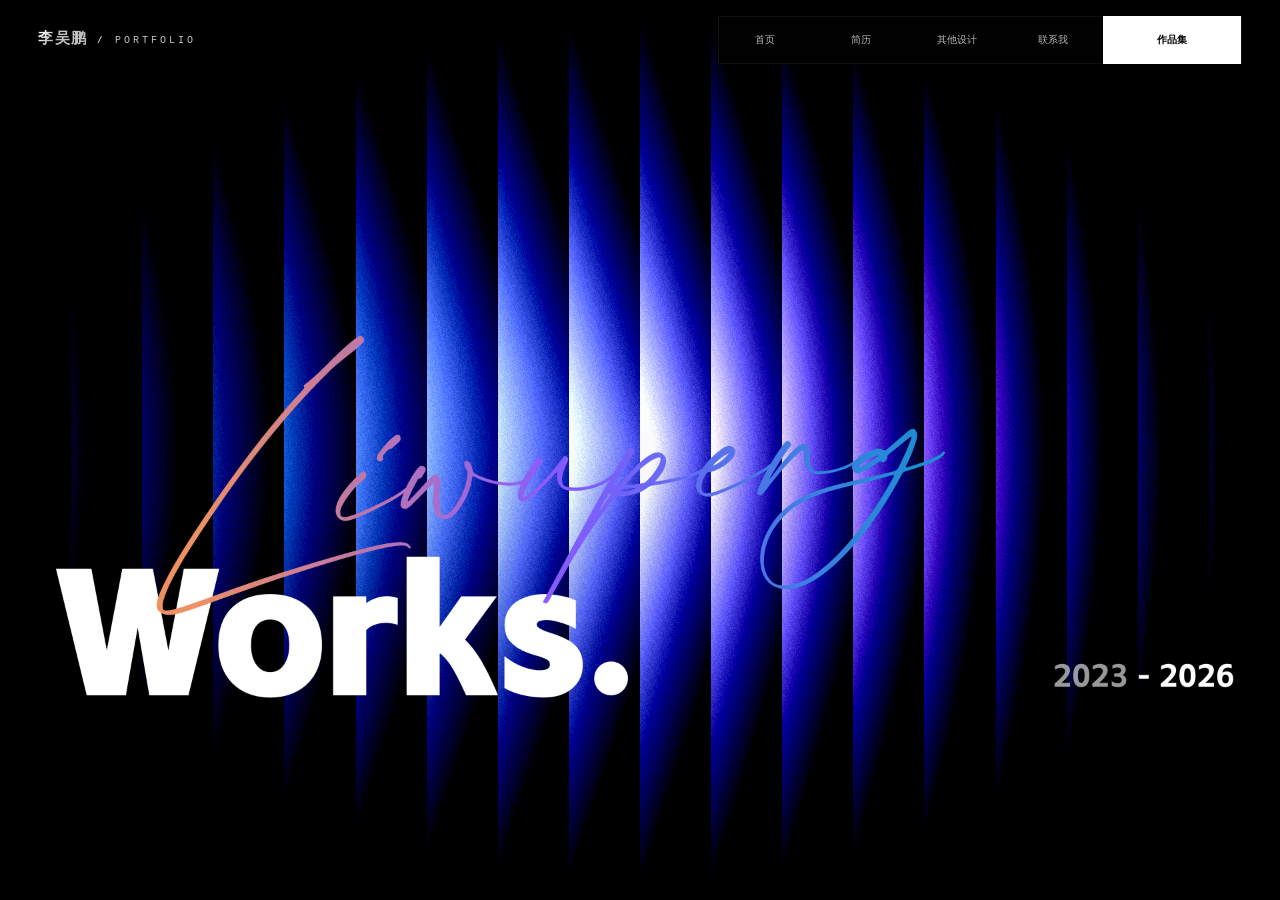
==== commit 9856495c: "Tune portfolio animation polish" ====
--- a/index.html
+++ b/index.html
@@ -7,7 +7,7 @@
     <title>李吴鹏 | UX/UI 设计师</title>
     <link rel="icon" href="favicon.svg" type="image/svg+xml" />
     <link rel="preload" as="image" href="assets/hero/hero-title.webp" type="image/webp" fetchpriority="high" />
-    <link rel="stylesheet" href="src/styles/main.css?v=43" />
+    <link rel="stylesheet" href="src/styles/main.css?v=44" />
   </head>
   <body>
     <div class="grid-lines" aria-hidden="true"></div>
@@ -208,6 +208,6 @@
 
     <script src="vendor/gsap.min.js"></script>
     <script src="vendor/Observer.min.js"></script>
-    <script src="src/scripts/main.js?v=58"></script>
+    <script src="src/scripts/main.js?v=59"></script>
   </body>
 </html>
--- a/src/styles/main.css
+++ b/src/styles/main.css
@@ -1084,8 +1084,8 @@
 body.gsap-swipe-enabled .resume .resume-about,
 body.gsap-swipe-enabled .resume .resume-details {
   opacity: 0;
-  filter: blur(6px);
-  transition: opacity 240ms ease, filter 240ms ease;
+  filter: blur(10px);
+  transition: opacity 420ms ease, filter 420ms ease;
   will-change: opacity, filter;
 }
 
@@ -1099,10 +1099,7 @@
 
 body.gsap-swipe-enabled .resume.is-active .resume-profile,
 body.gsap-swipe-enabled .resume.is-active .resume-about,
-body.gsap-swipe-enabled .resume.is-active .resume-details,
-body.gsap-swipe-enabled .resume[aria-hidden="false"] .resume-profile,
-body.gsap-swipe-enabled .resume[aria-hidden="false"] .resume-about,
-body.gsap-swipe-enabled .resume[aria-hidden="false"] .resume-details {
+body.gsap-swipe-enabled .resume.is-active .resume-details {
   opacity: 1;
   filter: blur(0);
 }
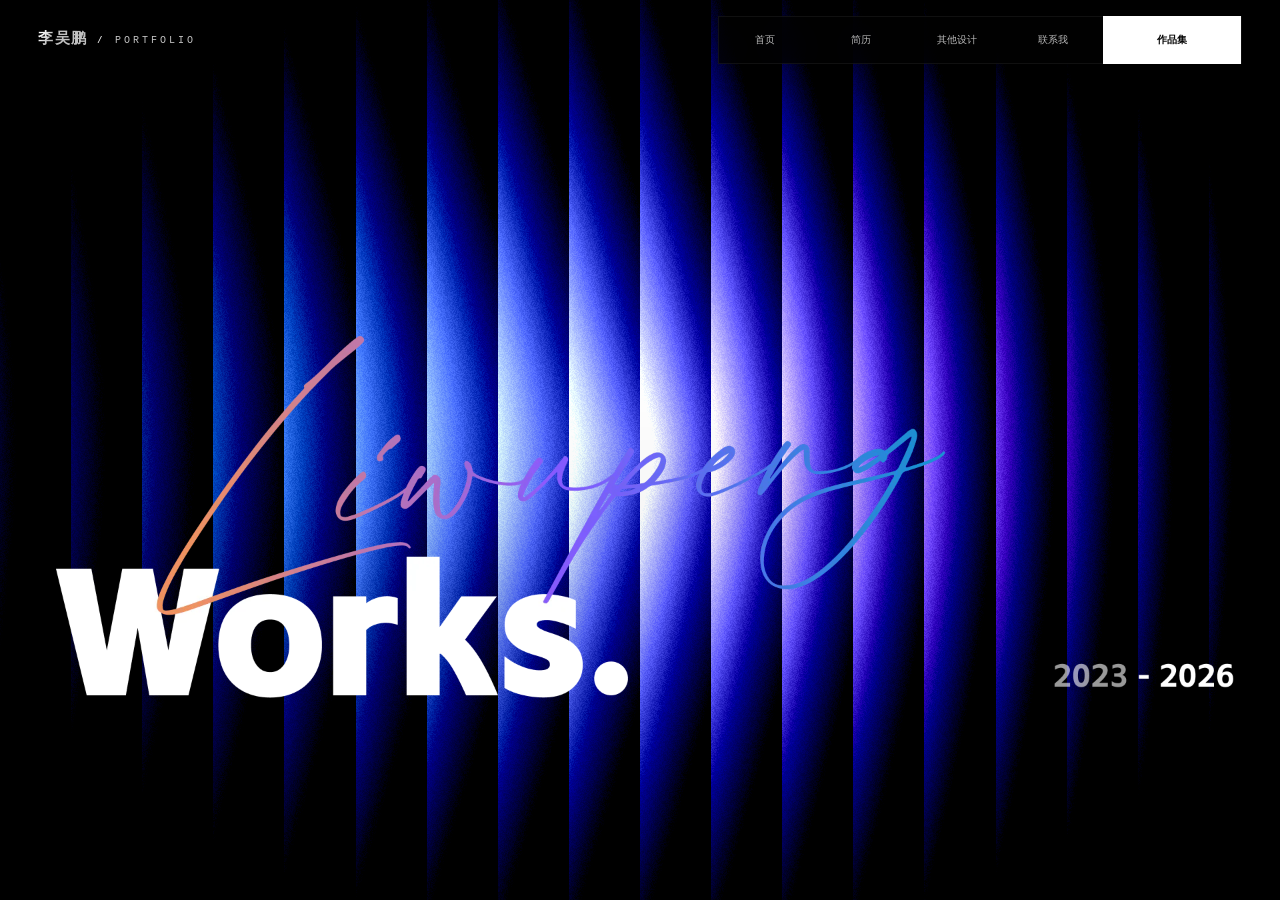
==== commit be5612cf: "Add service gallery assets" ====
--- a/index.html
+++ b/index.html
@@ -208,6 +208,6 @@
 
     <script src="vendor/gsap.min.js"></script>
     <script src="vendor/Observer.min.js"></script>
-    <script src="src/scripts/main.js?v=59"></script>
+    <script src="src/scripts/main.js?v=60"></script>
   </body>
 </html>
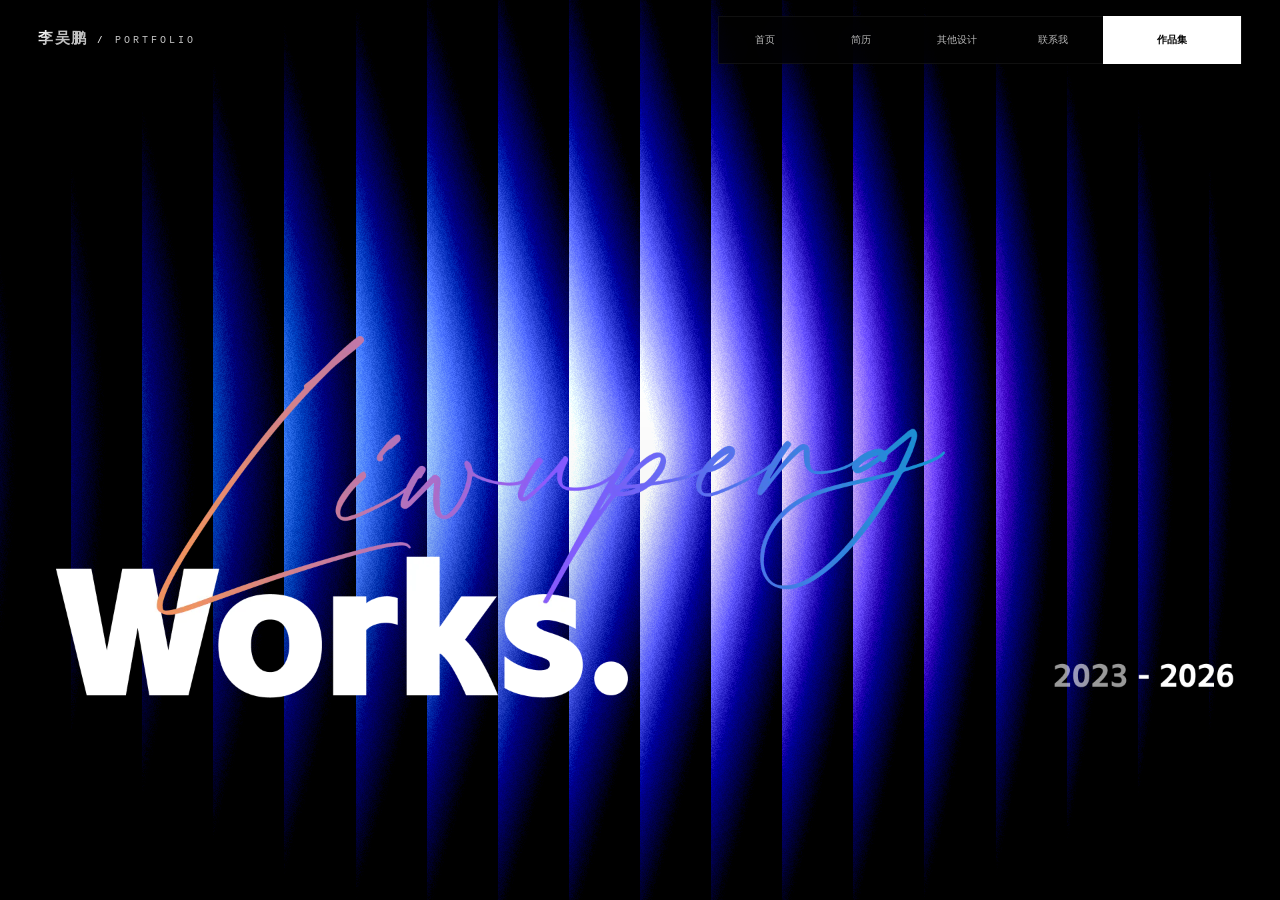
==== commit ad6238b6: "Use optimized service gallery thumbnails" ====
--- a/index.html
+++ b/index.html
@@ -7,7 +7,7 @@
     <title>李吴鹏 | UX/UI 设计师</title>
     <link rel="icon" href="favicon.svg" type="image/svg+xml" />
     <link rel="preload" as="image" href="assets/hero/hero-title.webp" type="image/webp" fetchpriority="high" />
-    <link rel="stylesheet" href="src/styles/main.css?v=44" />
+    <link rel="stylesheet" href="src/styles/main.css?v=45" />
   </head>
   <body>
     <div class="grid-lines" aria-hidden="true"></div>
@@ -159,22 +159,22 @@
         <div class="service-gallery" aria-label="滚动作品瀑布流">
           <div class="service-grid">
             <div class="service-column" data-speed="0.22">
-              <button class="project-tile" type="button" data-project="meishang-app"><img src="assets/projects/gallery/meishang-app-hero.webp" alt="美上云端 App 主视觉" width="720" height="720" loading="lazy" decoding="async" fetchpriority="low" /></button>
-              <button class="project-tile project-tile--tall" type="button" data-project="slsg-miniapp"><img src="assets/projects/gallery/slsg-miniapp-left.webp" alt="圣莉斯歌小程序界面设计" width="720" height="720" loading="lazy" decoding="async" fetchpriority="low" /></button>
-              <button class="project-tile" type="button" data-project="audience-saas"><img src="assets/projects/gallery/audience-saas-center.webp" alt="人群经营 SaaS 数据界面" width="720" height="720" loading="lazy" decoding="async" fetchpriority="low" /></button>
-              <button class="project-tile" type="button" data-project="meishang-app"><img src="assets/projects/gallery/meishang-app-right.webp" alt="美上云端品牌界面" width="720" height="720" loading="lazy" decoding="async" fetchpriority="low" /></button>
+              <button class="project-tile" type="button" data-project="meishang-app"><img src="assets/projects/gallery/service/meishang-app-hero.webp" alt="美上云端 App 主视觉" width="560" height="346" loading="lazy" decoding="async" fetchpriority="low" /></button>
+              <button class="project-tile project-tile--tall" type="button" data-project="slsg-miniapp"><img src="assets/projects/gallery/service/slsg-miniapp-left.webp" alt="圣莉斯歌小程序界面设计" width="560" height="346" loading="lazy" decoding="async" fetchpriority="low" /></button>
+              <button class="project-tile" type="button" data-project="audience-saas"><img src="assets/projects/gallery/service/audience-saas-center.webp" alt="人群经营 SaaS 数据界面" width="560" height="346" loading="lazy" decoding="async" fetchpriority="low" /></button>
+              <button class="project-tile" type="button" data-project="meishang-app"><img src="assets/projects/gallery/service/meishang-app-right.webp" alt="美上云端品牌界面" width="560" height="346" loading="lazy" decoding="async" fetchpriority="low" /></button>
             </div>
             <div class="service-column service-column--offset-sm" data-speed="-0.18">
-              <button class="project-tile project-tile--wide" type="button" data-project="audience-saas"><img src="assets/projects/gallery/audience-saas-hero.webp" alt="人群经营 SaaS 项目视觉" width="720" height="720" loading="lazy" decoding="async" fetchpriority="low" /></button>
-              <button class="project-tile" type="button" data-project="meishang-app"><img src="assets/projects/gallery/meishang-app-center.webp" alt="美上云端移动端界面" width="720" height="720" loading="lazy" decoding="async" fetchpriority="low" /></button>
-              <button class="project-tile project-tile--wide" type="button" data-project="slsg-miniapp"><img src="assets/projects/gallery/slsg-miniapp-right.webp" alt="圣莉斯歌界面视觉" width="720" height="720" loading="lazy" decoding="async" fetchpriority="low" /></button>
-              <button class="project-tile" type="button" data-project="audience-saas"><img src="assets/projects/gallery/audience-saas-left.webp" alt="人群经营 SaaS 设计系统" width="720" height="720" loading="lazy" decoding="async" fetchpriority="low" /></button>
+              <button class="project-tile project-tile--wide" type="button" data-project="audience-saas"><img src="assets/projects/gallery/service/audience-saas-hero.webp" alt="人群经营 SaaS 项目视觉" width="560" height="346" loading="lazy" decoding="async" fetchpriority="low" /></button>
+              <button class="project-tile" type="button" data-project="meishang-app"><img src="assets/projects/gallery/service/meishang-app-center.webp" alt="美上云端移动端界面" width="560" height="346" loading="lazy" decoding="async" fetchpriority="low" /></button>
+              <button class="project-tile project-tile--wide" type="button" data-project="slsg-miniapp"><img src="assets/projects/gallery/service/slsg-miniapp-right.webp" alt="圣莉斯歌界面视觉" width="560" height="346" loading="lazy" decoding="async" fetchpriority="low" /></button>
+              <button class="project-tile" type="button" data-project="audience-saas"><img src="assets/projects/gallery/service/audience-saas-left.webp" alt="人群经营 SaaS 设计系统" width="560" height="346" loading="lazy" decoding="async" fetchpriority="low" /></button>
             </div>
             <div class="service-column service-column--offset-lg" data-speed="0.14">
-              <button class="project-tile project-tile--tall" type="button" data-project="slsg-miniapp"><img src="assets/projects/gallery/slsg-miniapp-hero.webp" alt="圣莉斯歌项目主视觉" width="720" height="720" loading="lazy" decoding="async" fetchpriority="low" /></button>
-              <button class="project-tile project-tile--wide" type="button" data-project="audience-saas"><img src="assets/projects/gallery/audience-saas-right.webp" alt="人群经营 SaaS 业务界面" width="720" height="720" loading="lazy" decoding="async" fetchpriority="low" /></button>
-              <button class="project-tile project-tile--tall" type="button" data-project="slsg-miniapp"><img src="assets/projects/gallery/slsg-miniapp-center.webp" alt="圣莉斯歌小程序交互界面" width="720" height="720" loading="lazy" decoding="async" fetchpriority="low" /></button>
-              <button class="project-tile project-tile--wide" type="button" data-project="meishang-app"><img src="assets/projects/gallery/meishang-app-left.webp" alt="美上云端产品展示" width="720" height="720" loading="lazy" decoding="async" fetchpriority="low" /></button>
+              <button class="project-tile project-tile--tall" type="button" data-project="slsg-miniapp"><img src="assets/projects/gallery/service/slsg-miniapp-hero.webp" alt="圣莉斯歌项目主视觉" width="560" height="346" loading="lazy" decoding="async" fetchpriority="low" /></button>
+              <button class="project-tile project-tile--wide" type="button" data-project="audience-saas"><img src="assets/projects/gallery/service/audience-saas-right.webp" alt="人群经营 SaaS 业务界面" width="560" height="346" loading="lazy" decoding="async" fetchpriority="low" /></button>
+              <button class="project-tile project-tile--tall" type="button" data-project="slsg-miniapp"><img src="assets/projects/gallery/service/slsg-miniapp-center.webp" alt="圣莉斯歌小程序交互界面" width="560" height="346" loading="lazy" decoding="async" fetchpriority="low" /></button>
+              <button class="project-tile project-tile--wide" type="button" data-project="meishang-app"><img src="assets/projects/gallery/service/meishang-app-left.webp" alt="美上云端产品展示" width="560" height="346" loading="lazy" decoding="async" fetchpriority="low" /></button>
             </div>
           </div>
         </div>
@@ -208,6 +208,6 @@
 
     <script src="vendor/gsap.min.js"></script>
     <script src="vendor/Observer.min.js"></script>
-    <script src="src/scripts/main.js?v=60"></script>
+    <script src="src/scripts/main.js?v=61"></script>
   </body>
 </html>
--- a/src/styles/main.css
+++ b/src/styles/main.css
@@ -1084,9 +1084,8 @@
 body.gsap-swipe-enabled .resume .resume-about,
 body.gsap-swipe-enabled .resume .resume-details {
   opacity: 0;
-  filter: blur(10px);
-  transition: opacity 420ms ease, filter 420ms ease;
-  will-change: opacity, filter;
+  transition: opacity 360ms ease;
+  will-change: opacity;
 }
 
 body.gsap-swipe-enabled .resume .resume-about {
@@ -1099,9 +1098,11 @@
 
 body.gsap-swipe-enabled .resume.is-active .resume-profile,
 body.gsap-swipe-enabled .resume.is-active .resume-about,
-body.gsap-swipe-enabled .resume.is-active .resume-details {
+body.gsap-swipe-enabled .resume.is-active .resume-details,
+body.gsap-swipe-enabled .resume.is-entering .resume-profile,
+body.gsap-swipe-enabled .resume.is-entering .resume-about,
+body.gsap-swipe-enabled .resume.is-entering .resume-details {
   opacity: 1;
-  filter: blur(0);
 }
 
 .resume-detail {
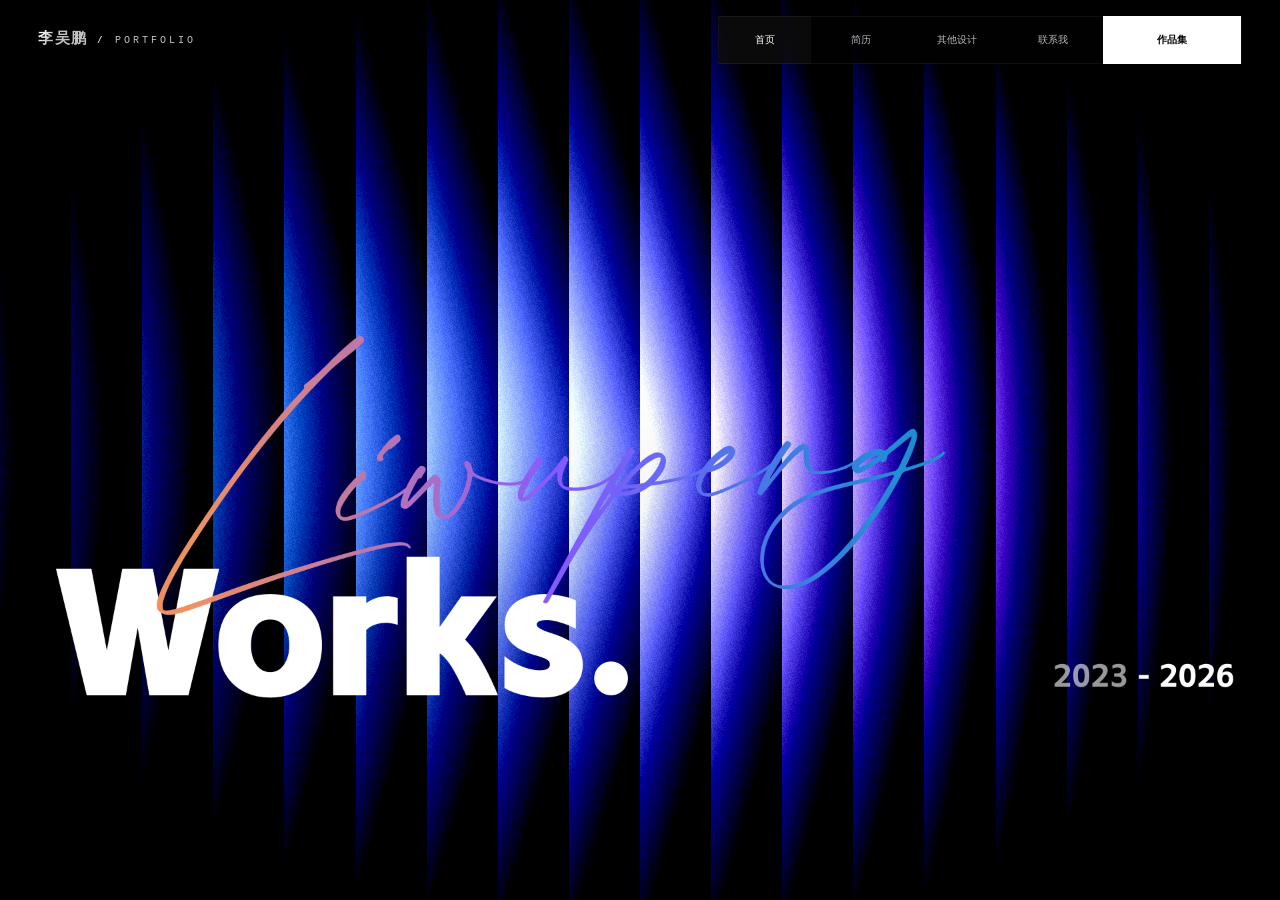
==== commit 3f778289: "Update portfolio ending page" ====
--- a/index.html
+++ b/index.html
@@ -7,7 +7,7 @@
     <title>李吴鹏 | UX/UI 设计师</title>
     <link rel="icon" href="favicon.svg" type="image/svg+xml" />
     <link rel="preload" as="image" href="assets/hero/hero-title.webp" type="image/webp" fetchpriority="high" />
-    <link rel="stylesheet" href="src/styles/main.css?v=45" />
+    <link rel="stylesheet" href="src/styles/main.css?v=57" />
   </head>
   <body>
     <div class="grid-lines" aria-hidden="true"></div>
@@ -159,24 +159,42 @@
         <div class="service-gallery" aria-label="滚动作品瀑布流">
           <div class="service-grid">
             <div class="service-column" data-speed="0.22">
-              <button class="project-tile" type="button" data-project="meishang-app"><img src="assets/projects/gallery/service/meishang-app-hero.webp" alt="美上云端 App 主视觉" width="560" height="346" loading="lazy" decoding="async" fetchpriority="low" /></button>
-              <button class="project-tile project-tile--tall" type="button" data-project="slsg-miniapp"><img src="assets/projects/gallery/service/slsg-miniapp-left.webp" alt="圣莉斯歌小程序界面设计" width="560" height="346" loading="lazy" decoding="async" fetchpriority="low" /></button>
-              <button class="project-tile" type="button" data-project="audience-saas"><img src="assets/projects/gallery/service/audience-saas-center.webp" alt="人群经营 SaaS 数据界面" width="560" height="346" loading="lazy" decoding="async" fetchpriority="low" /></button>
-              <button class="project-tile" type="button" data-project="meishang-app"><img src="assets/projects/gallery/service/meishang-app-right.webp" alt="美上云端品牌界面" width="560" height="346" loading="lazy" decoding="async" fetchpriority="low" /></button>
+              <button class="project-tile" type="button" data-project="meishang-app"><img src="assets/projects/gallery/service/meishang-app-hero.webp" alt="美上云端 App 主视觉" width="320" height="180" loading="lazy" decoding="async" fetchpriority="low" /></button>
+              <button class="project-tile project-tile--tall" type="button" data-project="slsg-miniapp"><img src="assets/projects/gallery/service/slsg-miniapp-left.webp" alt="圣莉斯歌小程序界面设计" width="320" height="180" loading="lazy" decoding="async" fetchpriority="low" /></button>
+              <button class="project-tile" type="button" data-project="audience-saas"><img src="assets/projects/gallery/service/audience-saas-center.webp" alt="人群经营 SaaS 数据界面" width="320" height="180" loading="lazy" decoding="async" fetchpriority="low" /></button>
+              <button class="project-tile" type="button" data-project="meishang-app"><img src="assets/projects/gallery/service/meishang-app-right.webp" alt="美上云端品牌界面" width="320" height="180" loading="lazy" decoding="async" fetchpriority="low" /></button>
             </div>
             <div class="service-column service-column--offset-sm" data-speed="-0.18">
-              <button class="project-tile project-tile--wide" type="button" data-project="audience-saas"><img src="assets/projects/gallery/service/audience-saas-hero.webp" alt="人群经营 SaaS 项目视觉" width="560" height="346" loading="lazy" decoding="async" fetchpriority="low" /></button>
-              <button class="project-tile" type="button" data-project="meishang-app"><img src="assets/projects/gallery/service/meishang-app-center.webp" alt="美上云端移动端界面" width="560" height="346" loading="lazy" decoding="async" fetchpriority="low" /></button>
-              <button class="project-tile project-tile--wide" type="button" data-project="slsg-miniapp"><img src="assets/projects/gallery/service/slsg-miniapp-right.webp" alt="圣莉斯歌界面视觉" width="560" height="346" loading="lazy" decoding="async" fetchpriority="low" /></button>
-              <button class="project-tile" type="button" data-project="audience-saas"><img src="assets/projects/gallery/service/audience-saas-left.webp" alt="人群经营 SaaS 设计系统" width="560" height="346" loading="lazy" decoding="async" fetchpriority="low" /></button>
+              <button class="project-tile project-tile--wide" type="button" data-project="audience-saas"><img src="assets/projects/gallery/service/audience-saas-hero.webp" alt="人群经营 SaaS 项目视觉" width="320" height="180" loading="lazy" decoding="async" fetchpriority="low" /></button>
+              <button class="project-tile" type="button" data-project="meishang-app"><img src="assets/projects/gallery/service/meishang-app-center.webp" alt="美上云端移动端界面" width="320" height="180" loading="lazy" decoding="async" fetchpriority="low" /></button>
+              <button class="project-tile project-tile--wide" type="button" data-project="slsg-miniapp"><img src="assets/projects/gallery/service/slsg-miniapp-right.webp" alt="圣莉斯歌界面视觉" width="320" height="180" loading="lazy" decoding="async" fetchpriority="low" /></button>
+              <button class="project-tile" type="button" data-project="audience-saas"><img src="assets/projects/gallery/service/audience-saas-left.webp" alt="人群经营 SaaS 设计系统" width="320" height="180" loading="lazy" decoding="async" fetchpriority="low" /></button>
             </div>
             <div class="service-column service-column--offset-lg" data-speed="0.14">
-              <button class="project-tile project-tile--tall" type="button" data-project="slsg-miniapp"><img src="assets/projects/gallery/service/slsg-miniapp-hero.webp" alt="圣莉斯歌项目主视觉" width="560" height="346" loading="lazy" decoding="async" fetchpriority="low" /></button>
-              <button class="project-tile project-tile--wide" type="button" data-project="audience-saas"><img src="assets/projects/gallery/service/audience-saas-right.webp" alt="人群经营 SaaS 业务界面" width="560" height="346" loading="lazy" decoding="async" fetchpriority="low" /></button>
-              <button class="project-tile project-tile--tall" type="button" data-project="slsg-miniapp"><img src="assets/projects/gallery/service/slsg-miniapp-center.webp" alt="圣莉斯歌小程序交互界面" width="560" height="346" loading="lazy" decoding="async" fetchpriority="low" /></button>
-              <button class="project-tile project-tile--wide" type="button" data-project="meishang-app"><img src="assets/projects/gallery/service/meishang-app-left.webp" alt="美上云端产品展示" width="560" height="346" loading="lazy" decoding="async" fetchpriority="low" /></button>
-            </div>
-          </div>
+              <button class="project-tile project-tile--tall" type="button" data-project="slsg-miniapp"><img src="assets/projects/gallery/service/slsg-miniapp-hero.webp" alt="圣莉斯歌项目主视觉" width="320" height="180" loading="lazy" decoding="async" fetchpriority="low" /></button>
+              <button class="project-tile project-tile--wide" type="button" data-project="audience-saas"><img src="assets/projects/gallery/service/audience-saas-right.webp" alt="人群经营 SaaS 业务界面" width="320" height="180" loading="lazy" decoding="async" fetchpriority="low" /></button>
+              <button class="project-tile project-tile--tall" type="button" data-project="slsg-miniapp"><img src="assets/projects/gallery/service/slsg-miniapp-center.webp" alt="圣莉斯歌小程序交互界面" width="320" height="180" loading="lazy" decoding="async" fetchpriority="low" /></button>
+              <button class="project-tile project-tile--wide" type="button" data-project="meishang-app"><img src="assets/projects/gallery/service/meishang-app-left.webp" alt="美上云端产品展示" width="320" height="180" loading="lazy" decoding="async" fetchpriority="low" /></button>
+            </div>
+          </div>
+        </div>
+      </section>
+
+      <section class="ending panel-section" id="ending" aria-label="作品集结尾">
+        <img
+          class="ending-background"
+          src="assets/backgrounds/ending-background.webp"
+          alt=""
+          aria-hidden="true"
+          width="1920"
+          height="643"
+          loading="lazy"
+          decoding="async"
+          fetchpriority="low"
+        />
+        <div class="ending-content">
+          <p class="ending-word" aria-hidden="true">END</p>
+          <h2 class="ending-title">THANKS FOR WATCHING</h2>
         </div>
       </section>
 
@@ -208,6 +226,6 @@
 
     <script src="vendor/gsap.min.js"></script>
     <script src="vendor/Observer.min.js"></script>
-    <script src="src/scripts/main.js?v=61"></script>
+    <script src="src/scripts/main.js?v=66"></script>
   </body>
 </html>
--- a/src/styles/main.css
+++ b/src/styles/main.css
@@ -399,6 +399,11 @@
 body:not(.is-home) .top-nav-shade {
   opacity: 1;
   visibility: visible;
+}
+
+body.is-ending .top-nav-shade {
+  opacity: 0;
+  visibility: hidden;
 }
 
 .top-nav {
@@ -614,8 +619,7 @@
   pointer-events: none;
 }
 
-main,
-.footer {
+main {
   position: relative;
   z-index: 1;
 }
@@ -645,8 +649,7 @@
   visibility: hidden;
 }
 
-main > section:not(.hero),
-.footer {
+main > section:not(.hero) {
   position: relative;
   z-index: 2;
   background: var(--section-bg, var(--bg));
@@ -684,225 +687,6 @@
   transform: translateY(-50%);
   filter: drop-shadow(0 18px 54px rgba(0, 0, 0, 0.28));
   pointer-events: none;
-}
-
-.micro {
-  color: var(--muted);
-  font-size: 12px;
-  line-height: 1.4;
-  text-transform: uppercase;
-}
-
-.clients {
-  align-self: end;
-  color: rgba(255, 255, 255, 0.78);
-}
-
-.hero-core {
-  display: grid;
-  place-items: center;
-  gap: 18px;
-}
-
-.hero-copy {
-  max-width: 620px;
-  color: rgba(255, 255, 255, 0.92);
-  font-size: 12px;
-  line-height: 1.55;
-  text-shadow: 0 1px 24px rgba(0, 0, 0, 0.6);
-}
-
-.scroll-cue {
-  align-self: start;
-  color: rgba(255, 255, 255, 0.68);
-  font-size: 12px;
-  text-transform: uppercase;
-}
-
-.hero-menu-lines {
-  position: fixed;
-  right: clamp(72px, 10vw, 152px);
-  top: 22%;
-  z-index: 2;
-  display: grid;
-  gap: 136px;
-  pointer-events: none;
-}
-
-.hero-menu-lines span {
-  width: 62px;
-  height: 1px;
-  display: block;
-  background: var(--line);
-}
-
-.hero-menu-lines span:last-child {
-  box-shadow:
-    0 34px 0 var(--line),
-    0 44px 0 var(--line),
-    0 54px 0 var(--line);
-}
-
-.panel-section {
-  min-height: 82svh;
-  padding: clamp(80px, 12vw, 180px) clamp(22px, 7vw, 112px);
-  display: grid;
-  grid-template-columns: minmax(100px, 0.32fr) minmax(0, 1fr);
-  gap: clamp(28px, 6vw, 100px);
-  border-top: 1px solid var(--line-soft);
-}
-
-.section-kicker {
-  color: var(--muted);
-  font-size: 12px;
-  text-transform: uppercase;
-}
-
-.profile-copy {
-  display: grid;
-  gap: 0;
-}
-
-.flowing-menu {
-  --section-bg: #020202;
-  position: relative;
-  width: 100%;
-  height: 510px;
-  min-height: 510px;
-  padding-top: 120px;
-  overflow: hidden;
-  background: var(--section-bg);
-}
-
-.flowing-menu-label {
-  position: absolute;
-  top: 144px;
-  left: clamp(22px, 7vw, 112px);
-  z-index: 3;
-  color: rgba(255, 255, 255, 0.54);
-  font-size: 10px;
-  letter-spacing: 0.2em;
-  text-transform: uppercase;
-  pointer-events: none;
-}
-
-.flowing-menu-list {
-  width: 60%;
-  height: 390px;
-  margin-left: auto;
-  margin-right: clamp(22px, 7vw, 112px);
-  display: grid;
-  grid-template-rows: repeat(3, 1fr);
-  border-top: 1px solid #fff;
-  border-bottom: 1px solid #fff;
-}
-
-.flowing-menu-item {
-  position: relative;
-  min-width: 0;
-  overflow: hidden;
-  border-bottom: 1px solid #fff;
-  color: #fff;
-}
-
-.flowing-menu-item:last-child {
-  border-bottom: 0;
-}
-
-.flowing-menu-default,
-.flowing-menu-marquee {
-  position: absolute;
-  inset: 0;
-}
-
-.flowing-menu-default {
-  padding: 0 clamp(18px, 3vw, 48px);
-  display: flex;
-  align-items: center;
-  justify-content: space-between;
-  gap: 32px;
-  transition: opacity 240ms ease, transform 320ms ease;
-}
-
-.flowing-menu-default time {
-  flex: 0 0 auto;
-  color: rgba(255, 255, 255, 0.54);
-  font-size: 12px;
-  letter-spacing: 0.12em;
-}
-
-.flowing-menu-default strong {
-  font-size: clamp(16px, 2.3vw, 36px);
-  font-weight: 400;
-  letter-spacing: -0.05em;
-  line-height: 1;
-  text-align: right;
-}
-
-.flowing-menu-marquee {
-  display: flex;
-  align-items: center;
-  overflow: hidden;
-  background: #fff;
-  color: #120f17;
-  transform: translateY(101%);
-  transition: transform 360ms cubic-bezier(0.76, 0, 0.24, 1);
-}
-
-.flowing-menu-track {
-  width: max-content;
-  display: flex;
-  align-items: center;
-  gap: clamp(24px, 3vw, 52px);
-  padding-right: clamp(24px, 3vw, 52px);
-  animation: flowing-menu-scroll 6s linear infinite;
-  animation-play-state: paused;
-}
-
-.flowing-menu-track span {
-  flex: 0 0 auto;
-  font-size: clamp(20px, 3.3vw, 54px);
-  font-weight: 500;
-  letter-spacing: -0.06em;
-  line-height: 1;
-  white-space: nowrap;
-}
-
-.flowing-menu-track img {
-  width: clamp(82px, 9vw, 138px);
-  height: clamp(54px, 6vw, 88px);
-  flex: 0 0 auto;
-  border-radius: 999px;
-  object-fit: cover;
-  transform: rotate(4deg);
-}
-
-.flowing-menu-item:hover .flowing-menu-default,
-.flowing-menu-item:focus-visible .flowing-menu-default {
-  opacity: 0;
-  transform: translateY(-24%);
-}
-
-.flowing-menu-item:hover .flowing-menu-marquee,
-.flowing-menu-item:focus-visible .flowing-menu-marquee {
-  transform: translateY(0);
-}
-
-.flowing-menu-item:hover .flowing-menu-track,
-.flowing-menu-item:focus-visible .flowing-menu-track {
-  animation-play-state: running;
-}
-
-@keyframes flowing-menu-scroll {
-  to {
-    transform: translateX(-33.333%);
-  }
-}
-
-@media (prefers-reduced-motion: reduce) {
-  .flowing-menu-track {
-    animation: none;
-  }
 }
 
 .resume {
@@ -1084,7 +868,7 @@
 body.gsap-swipe-enabled .resume .resume-about,
 body.gsap-swipe-enabled .resume .resume-details {
   opacity: 0;
-  transition: opacity 360ms ease;
+  transition: opacity 800ms ease;
   will-change: opacity;
 }
 
@@ -1676,6 +1460,105 @@
   display: none;
 }
 
+.ending {
+  position: relative;
+  min-height: 100svh;
+  height: 100svh;
+  overflow: hidden;
+  display: grid;
+  place-items: center;
+  background: #000;
+  color: #fff;
+  isolation: isolate;
+}
+
+.ending-background {
+  position: absolute;
+  inset: 0;
+  width: 100%;
+  height: 100%;
+  object-fit: fill;
+  object-position: center bottom;
+  pointer-events: none;
+  user-select: none;
+}
+
+.ending::after {
+  position: absolute;
+  inset: 0;
+  z-index: -1;
+  content: "";
+  background:
+    radial-gradient(ellipse 42% 32% at 50% 86%, rgba(55, 91, 255, 0.22), transparent 72%),
+    linear-gradient(180deg, rgba(0, 0, 0, 0.1) 0%, rgba(0, 0, 0, 0.18) 48%, rgba(0, 0, 0, 0.42) 100%);
+  pointer-events: none;
+}
+
+.ending-content {
+  position: relative;
+  width: 100%;
+  min-height: 230px;
+  display: grid;
+  place-items: center;
+  transform: translateY(0);
+  opacity: 0;
+  filter: blur(16px);
+  transition:
+    opacity 900ms ease,
+    filter 1000ms ease,
+    transform 1000ms cubic-bezier(0.22, 1, 0.36, 1);
+}
+
+.ending-word,
+.ending-title {
+  margin: 0;
+  line-height: 1;
+  text-align: center;
+  white-space: nowrap;
+}
+
+.ending-word {
+  position: absolute;
+  top: 50%;
+  left: 50%;
+  z-index: 0;
+  font-family:
+    "Arial Black", "Helvetica Neue", Arial, sans-serif;
+  font-size: clamp(78px, 8.1vw, 156px);
+  font-weight: 900;
+  letter-spacing: -0.045em;
+  background: linear-gradient(180deg, rgba(255, 255, 255, 0.58) 0%, rgba(255, 255, 255, 0) 100%);
+  -webkit-background-clip: text;
+  background-clip: text;
+  color: transparent;
+  transform: translate(-50%, calc(-72% - 28px));
+  opacity: 0.82;
+}
+
+.ending-title {
+  position: absolute;
+  top: 50%;
+  left: 50%;
+  z-index: 1;
+  padding-top: 0;
+  font-family:
+    Arial, "Helvetica Neue", Helvetica, sans-serif;
+  font-size: clamp(48px, 5.55vw, 106px);
+  font-weight: 900;
+  letter-spacing: 0;
+  color: #fff;
+  text-shadow: 0 16px 42px rgba(0, 0, 0, 0.42);
+  transform: translate(-50%, -50%);
+}
+
+body.gsap-swipe-enabled .ending.is-active .ending-content,
+body.gsap-swipe-enabled .ending.is-entering .ending-content,
+body:not(.gsap-swipe-enabled) .ending:target .ending-content {
+  opacity: 1;
+  filter: blur(0);
+  transform: translateY(0);
+}
+
 .service-column {
   width: max-content;
   display: flex;
@@ -1713,9 +1596,9 @@
 
 .project-tile {
   position: relative;
-  width: 280px;
-  height: 158px;
-  flex: 0 0 280px;
+  width: 320px;
+  height: 180px;
+  flex: 0 0 320px;
   aspect-ratio: auto;
   padding: 0;
   overflow: hidden;
@@ -1767,20 +1650,6 @@
   opacity: 0;
 }
 
-.profile-copy {
-  gap: 18px;
-  max-width: 760px;
-}
-
-.footer {
-  min-height: 100svh;
-  padding: 80px clamp(22px, 7vw, 112px) 40px;
-  display: flex;
-  flex-direction: column;
-  justify-content: space-between;
-  border-top: 1px solid var(--line-soft);
-}
-
 .footer div {
   display: flex;
   gap: 24px;
@@ -1801,142 +1670,6 @@
   line-height: 0.78;
   letter-spacing: -0.12em;
   text-transform: uppercase;
-}
-
-@media (max-width: 0px) {
-  .hero-title-art {
-    width: 100%;
-  }
-
-  .grid-lines {
-    background: linear-gradient(90deg, transparent calc(50% - 1px), var(--line-soft) calc(50% - 1px), var(--line-soft) 50%, transparent 50%);
-  }
-
-  .top-nav {
-    left: auto;
-    right: 10px;
-    top: 16px;
-    height: 48px;
-    min-height: 48px;
-  }
-
-  .top-nav nav {
-    overflow-x: auto;
-    scrollbar-width: none;
-  }
-
-  .top-nav nav::-webkit-scrollbar {
-    display: none;
-  }
-
-  .nav-brand span {
-    display: none;
-  }
-
-  .nav-brand {
-    top: 16px;
-    left: 18px;
-    height: 48px;
-    min-height: 48px;
-  }
-
-  .top-nav nav a {
-    min-width: auto;
-    padding: 0 10px;
-    font-size: 9px;
-  }
-
-  .top-nav nav .nav-cta {
-    min-width: 92px;
-    margin-left: 0;
-  }
-
-  .panel-section {
-    grid-template-columns: 1fr;
-    gap: 24px;
-  }
-
-  .flowing-menu-default {
-    padding: 34px 22px 24px;
-    align-items: flex-start;
-    flex-direction: column;
-    justify-content: center;
-    gap: 14px;
-  }
-
-  .flowing-menu-default strong {
-    font-size: clamp(20px, 5vw, 34px);
-    text-align: left;
-  }
-
-  .flowing-menu-track span {
-    font-size: clamp(24px, 7vw, 44px);
-  }
-
-  .flowing-menu-track img {
-    width: 96px;
-    height: 64px;
-  }
-
-  .resume-header,
-  .resume-grid {
-    grid-template-columns: 1fr;
-  }
-
-  .resume-header {
-    align-items: start;
-  }
-
-  .resume-block,
-  .resume-block:nth-child(even) {
-    min-height: 0;
-    padding: 34px 0;
-    border-right: 0;
-  }
-
-  .resume-entry {
-    grid-template-columns: 1fr;
-    gap: 12px;
-  }
-
-  .mission {
-    height: 100svh;
-    min-height: 100svh;
-    max-height: 100svh;
-    grid-template-columns: 1fr;
-    overflow: hidden;
-  }
-
-  .bounce-cards {
-    --cards-scale: 0.7;
-    transform-origin: center;
-  }
-
-  .service-grid {
-    width: 100%;
-    padding: clamp(28px, 4vh, 42px) 0 clamp(24px, 4vh, 40px);
-    gap: 8px;
-  }
-
-  .service-column {
-    gap: 10px;
-  }
-
-  .service-column--offset-xs {
-    padding-top: 20px;
-  }
-
-  .service-column--offset-sm {
-    padding-top: 36px;
-  }
-
-  .service-column--offset-md {
-    padding-top: 54px;
-  }
-
-  .service-column--offset-lg {
-    padding-top: 72px;
-  }
 }
 
 @media (prefers-reduced-motion: no-preference) {
@@ -1981,20 +1714,6 @@
     transform: none;
   }
 
-  body.gsap-swipe-enabled .flowing-menu {
-    height: 100svh;
-    padding-top: clamp(124px, 16vh, 170px);
-    padding-bottom: clamp(36px, 6vh, 70px);
-  }
-
-  body.gsap-swipe-enabled .flowing-menu-list {
-    align-self: center;
-  }
-
-  body.gsap-swipe-enabled .flowing-menu-item {
-    min-height: 0;
-  }
-
   body.gsap-swipe-enabled .resume {
     padding: var(--resume-pad-top) var(--resume-pad-x) var(--resume-pad-bottom);
   }
@@ -2022,8 +1741,4 @@
     padding: 0;
     overflow: hidden;
   }
-
-  body.gsap-swipe-enabled .footer {
-    padding-top: clamp(116px, 15vh, 170px);
-  }
-}
+}
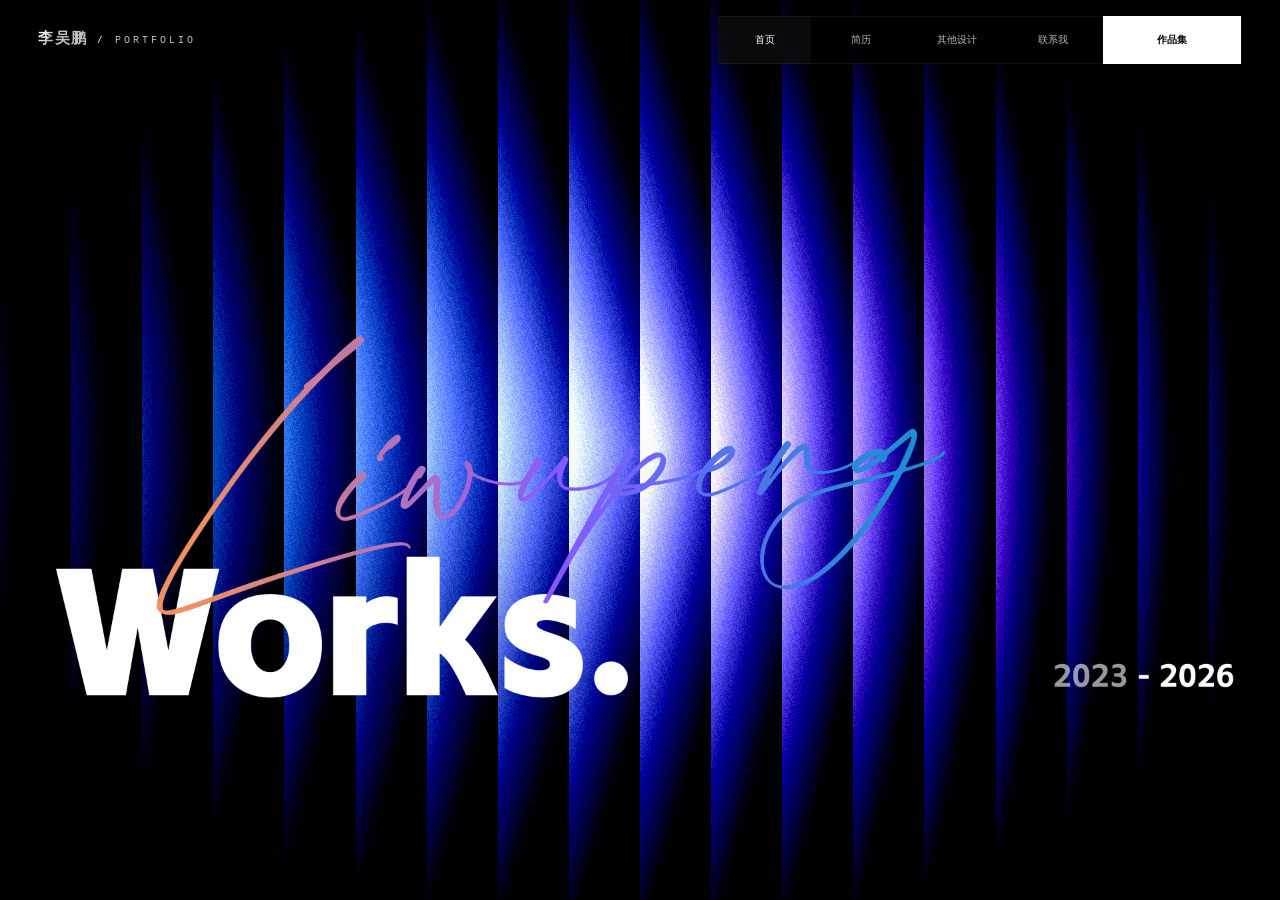
==== commit 97e214ea: "Update portfolio interactions and assets" ====
--- a/index.html
+++ b/index.html
@@ -7,7 +7,7 @@
     <title>李吴鹏 | UX/UI 设计师</title>
     <link rel="icon" href="favicon.svg" type="image/svg+xml" />
     <link rel="preload" as="image" href="assets/hero/hero-title.webp" type="image/webp" fetchpriority="high" />
-    <link rel="stylesheet" href="src/styles/main.css?v=57" />
+    <link rel="stylesheet" href="src/styles/main.css?v=62" />
   </head>
   <body>
     <div class="grid-lines" aria-hidden="true"></div>
@@ -148,10 +148,9 @@
         </h2>
         <div class="bounce-cards" aria-label="项目视觉精选">
           <div class="bounce-card" data-project="slsg-miniapp"><img src="assets/projects/gallery/slsg-miniapp.webp" alt="圣莉斯歌小程序设计项目" width="1920" height="1080" loading="lazy" decoding="async" fetchpriority="low" /></div>
+          <div class="bounce-card" data-project="meishang-app"><img src="assets/projects/gallery/meishang-app.webp" alt="美上云端 App 设计项目" width="1920" height="1080" loading="lazy" decoding="async" fetchpriority="low" /></div>
           <div class="bounce-card" data-project="audience-saas"><img src="assets/projects/gallery/audience-saas.webp" alt="人群经营 SaaS 设计项目" width="1920" height="1080" loading="lazy" decoding="async" fetchpriority="low" /></div>
-          <div class="bounce-card" data-project="meishang-app"><img src="assets/projects/gallery/meishang-app.webp" alt="美上云端 App 设计项目" width="1920" height="1080" loading="lazy" decoding="async" fetchpriority="low" /></div>
           <div class="bounce-card" data-project="lingxiaoxi-ip"><img src="assets/projects/gallery/lingxiaoxi-ip.webp" alt="灵小犀 IP 形象设计项目" width="1920" height="1080" loading="lazy" decoding="async" fetchpriority="low" /></div>
-          <div class="bounce-card" data-project="meishang-app"><img src="assets/projects/gallery/meishang-app.webp" alt="美上云端 App 项目视觉" width="1920" height="1080" loading="lazy" decoding="async" fetchpriority="low" /></div>
         </div>
       </section>
 
@@ -159,22 +158,28 @@
         <div class="service-gallery" aria-label="滚动作品瀑布流">
           <div class="service-grid">
             <div class="service-column" data-speed="0.22">
-              <button class="project-tile" type="button" data-project="meishang-app"><img src="assets/projects/gallery/service/meishang-app-hero.webp" alt="美上云端 App 主视觉" width="320" height="180" loading="lazy" decoding="async" fetchpriority="low" /></button>
-              <button class="project-tile project-tile--tall" type="button" data-project="slsg-miniapp"><img src="assets/projects/gallery/service/slsg-miniapp-left.webp" alt="圣莉斯歌小程序界面设计" width="320" height="180" loading="lazy" decoding="async" fetchpriority="low" /></button>
-              <button class="project-tile" type="button" data-project="audience-saas"><img src="assets/projects/gallery/service/audience-saas-center.webp" alt="人群经营 SaaS 数据界面" width="320" height="180" loading="lazy" decoding="async" fetchpriority="low" /></button>
-              <button class="project-tile" type="button" data-project="meishang-app"><img src="assets/projects/gallery/service/meishang-app-right.webp" alt="美上云端品牌界面" width="320" height="180" loading="lazy" decoding="async" fetchpriority="low" /></button>
+              <button class="project-tile" type="button"><img src="assets/projects/pictures/brand-icon.png?v=4" alt="品牌图标设计" width="1125" height="633" loading="lazy" decoding="async" fetchpriority="low" /></button>
+              <button class="project-tile" type="button"><img src="assets/projects/banner/8-anniversary.png" alt="8 周年 Banner 设计" width="1125" height="633" loading="lazy" decoding="async" fetchpriority="low" /></button>
+              <button class="project-tile" type="button"><img src="assets/projects/pictures/banner-entry.png?v=2" alt="Banner 入口设计" width="1125" height="633" loading="lazy" decoding="async" fetchpriority="low" /></button>
+              <button class="project-tile" type="button"><img src="assets/projects/banner/opening-win.png" alt="开门红 Banner 设计" width="1125" height="633" loading="lazy" decoding="async" fetchpriority="low" /></button>
+              <button class="project-tile" type="button"><img src="assets/projects/banner/38-activity.png?v=2" alt="38 活动 Banner 设计" width="1125" height="633" loading="lazy" decoding="async" fetchpriority="low" /></button>
+              <button class="project-tile" type="button"><img src="assets/projects/pictures/61-activity.png" alt="61 活动设计" width="1125" height="633" loading="lazy" decoding="async" fetchpriority="low" /></button>
             </div>
             <div class="service-column service-column--offset-sm" data-speed="-0.18">
-              <button class="project-tile project-tile--wide" type="button" data-project="audience-saas"><img src="assets/projects/gallery/service/audience-saas-hero.webp" alt="人群经营 SaaS 项目视觉" width="320" height="180" loading="lazy" decoding="async" fetchpriority="low" /></button>
-              <button class="project-tile" type="button" data-project="meishang-app"><img src="assets/projects/gallery/service/meishang-app-center.webp" alt="美上云端移动端界面" width="320" height="180" loading="lazy" decoding="async" fetchpriority="low" /></button>
-              <button class="project-tile project-tile--wide" type="button" data-project="slsg-miniapp"><img src="assets/projects/gallery/service/slsg-miniapp-right.webp" alt="圣莉斯歌界面视觉" width="320" height="180" loading="lazy" decoding="async" fetchpriority="low" /></button>
-              <button class="project-tile" type="button" data-project="audience-saas"><img src="assets/projects/gallery/service/audience-saas-left.webp" alt="人群经营 SaaS 设计系统" width="320" height="180" loading="lazy" decoding="async" fetchpriority="low" /></button>
+              <button class="project-tile" type="button"><img src="assets/projects/banner/skills-competition.png" alt="技能大赛 Banner 设计" width="1125" height="633" loading="lazy" decoding="async" fetchpriority="low" /></button>
+              <button class="project-tile" type="button"><img src="assets/projects/banner/vote.png" alt="投票 Banner 设计" width="1125" height="633" loading="lazy" decoding="async" fetchpriority="low" /></button>
+              <button class="project-tile" type="button"><img src="assets/projects/pictures/activity-address.png" alt="活动地址设计" width="1125" height="633" loading="lazy" decoding="async" fetchpriority="low" /></button>
+              <button class="project-tile" type="button"><img src="assets/projects/pictures/dragon-boat-festival.png" alt="端午节设计" width="1125" height="633" loading="lazy" decoding="async" fetchpriority="low" /></button>
+              <button class="project-tile" type="button"><img src="assets/projects/pictures/activity-icon.png?v=2" alt="活动图标设计" width="1125" height="633" loading="lazy" decoding="async" fetchpriority="low" /></button>
+              <button class="project-tile" type="button"><img src="assets/projects/pictures/meixiaozhu-table-card.png" alt="美小主台卡设计" width="1125" height="633" loading="lazy" decoding="async" fetchpriority="low" /></button>
             </div>
             <div class="service-column service-column--offset-lg" data-speed="0.14">
-              <button class="project-tile project-tile--tall" type="button" data-project="slsg-miniapp"><img src="assets/projects/gallery/service/slsg-miniapp-hero.webp" alt="圣莉斯歌项目主视觉" width="320" height="180" loading="lazy" decoding="async" fetchpriority="low" /></button>
-              <button class="project-tile project-tile--wide" type="button" data-project="audience-saas"><img src="assets/projects/gallery/service/audience-saas-right.webp" alt="人群经营 SaaS 业务界面" width="320" height="180" loading="lazy" decoding="async" fetchpriority="low" /></button>
-              <button class="project-tile project-tile--tall" type="button" data-project="slsg-miniapp"><img src="assets/projects/gallery/service/slsg-miniapp-center.webp" alt="圣莉斯歌小程序交互界面" width="320" height="180" loading="lazy" decoding="async" fetchpriority="low" /></button>
-              <button class="project-tile project-tile--wide" type="button" data-project="meishang-app"><img src="assets/projects/gallery/service/meishang-app-left.webp" alt="美上云端产品展示" width="320" height="180" loading="lazy" decoding="async" fetchpriority="low" /></button>
+              <button class="project-tile" type="button"><img src="assets/projects/banner/third-skills-competition.png" alt="第三届技能大赛 Banner 设计" width="1125" height="633" loading="lazy" decoding="async" fetchpriority="low" /></button>
+              <button class="project-tile" type="button"><img src="assets/projects/banner/red-packet.png" alt="红包 Banner 设计" width="1125" height="633" loading="lazy" decoding="async" fetchpriority="low" /></button>
+              <button class="project-tile" type="button"><img src="assets/projects/pictures/gift.png" alt="礼品设计" width="1125" height="633" loading="lazy" decoding="async" fetchpriority="low" /></button>
+              <button class="project-tile" type="button"><img src="assets/projects/pictures/investment.png" alt="招商设计" width="1125" height="633" loading="lazy" decoding="async" fetchpriority="low" /></button>
+              <button class="project-tile" type="button"><img src="assets/projects/pictures/task-icon.png?v=2" alt="任务图标设计" width="1125" height="633" loading="lazy" decoding="async" fetchpriority="low" /></button>
+              <button class="project-tile" type="button"><img src="assets/projects/pictures/meinado-gift-box.png" alt="美娜朵礼盒设计" width="1125" height="633" loading="lazy" decoding="async" fetchpriority="low" /></button>
             </div>
           </div>
         </div>
@@ -226,6 +231,6 @@
 
     <script src="vendor/gsap.min.js"></script>
     <script src="vendor/Observer.min.js"></script>
-    <script src="src/scripts/main.js?v=66"></script>
+    <script src="src/scripts/main.js?v=83"></script>
   </body>
 </html>
--- a/src/styles/main.css
+++ b/src/styles/main.css
@@ -600,13 +600,13 @@
   width: 100%;
   height: 100%;
   display: block;
-  cursor: grab;
+  cursor: default;
   touch-action: none;
   contain: strict;
 }
 
 #lanyard-canvas.is-dragging {
-  cursor: grabbing;
+  cursor: default;
 }
 
 .lanyard-hint {
@@ -617,6 +617,28 @@
   font-size: 9px;
   letter-spacing: 0.14em;
   pointer-events: none;
+}
+
+.lanyard-qr-preview {
+  position: fixed;
+  inset: 0;
+  z-index: 30;
+  display: none;
+  place-items: center;
+  border: 0;
+  background: rgba(0, 0, 0, 0.72);
+  cursor: zoom-out;
+}
+
+.lanyard-qr-preview.is-open {
+  display: grid;
+}
+
+.lanyard-qr-preview img {
+  width: min(420px, 72vw);
+  height: auto;
+  background: #fff;
+  border-radius: 14px;
 }
 
 main {
@@ -1227,8 +1249,8 @@
   top: 48%;
   left: 50%;
   z-index: 1;
-  width: min(1180px, 100%);
-  height: 285px;
+  width: min(1280px, 100%);
+  height: 340px;
   translate: -50% calc(-28% - 52px);
   transform: scale(var(--cards-scale));
   transform-origin: center;
@@ -1240,7 +1262,7 @@
   position: absolute;
   top: 30px;
   left: 50%;
-  width: 400px;
+  width: 480px;
   aspect-ratio: 16 / 9;
   height: auto;
   border-radius: 28px;
@@ -1251,7 +1273,7 @@
   filter: blur(10px);
   transform: translateX(-50%) translateY(150px) rotate(-12deg) scale(0.42);
   transform-origin: 50% 85%;
-  cursor: pointer;
+  cursor: default;
   will-change: transform, opacity, filter;
   transition:
     transform 1100ms linear,
@@ -1312,7 +1334,7 @@
 }
 
 .bounce-cards.is-visible .bounce-card:nth-child(1) {
-  --card-x: -220px;
+  --card-x: -258px;
   --card-rotation: 5deg;
   z-index: 1;
   transform: translateX(-50%) translateY(0) rotate(var(--card-rotation)) translateX(var(--card-x)) scale(1);
@@ -1320,35 +1342,27 @@
 }
 
 .bounce-cards.is-visible .bounce-card:nth-child(2) {
-  --card-x: -105px;
+  --card-x: -86px;
   --card-rotation: 0deg;
-  z-index: 2;
-  transform: translateX(-50%) translateY(0) rotate(var(--card-rotation)) translateX(var(--card-x)) scale(1);
-  transition-delay: 0ms;
-}
-
-.bounce-cards.is-visible .bounce-card:nth-child(3) {
-  --card-x: 0px;
-  --card-rotation: -5deg;
   z-index: 5;
   transform: translateX(-50%) translateY(0) rotate(var(--card-rotation)) translateX(var(--card-x)) scale(1);
   transition-delay: 0ms;
 }
 
-.bounce-cards.is-visible .bounce-card:nth-child(4) {
-  --card-x: 105px;
-  --card-rotation: 5deg;
+.bounce-cards.is-visible .bounce-card:nth-child(3) {
+  --card-x: 86px;
+  --card-rotation: -5deg;
   z-index: 4;
   transform: translateX(-50%) translateY(0) rotate(var(--card-rotation)) translateX(var(--card-x)) scale(1);
-  transition-delay: 40ms;
-}
-
-.bounce-cards.is-visible .bounce-card:nth-child(5) {
-  --card-x: 220px;
-  --card-rotation: -5deg;
+  transition-delay: 0ms;
+}
+
+.bounce-cards.is-visible .bounce-card:nth-child(4) {
+  --card-x: 258px;
+  --card-rotation: 5deg;
   z-index: 3;
   transform: translateX(-50%) translateY(0) rotate(var(--card-rotation)) translateX(var(--card-x)) scale(1);
-  transition-delay: 120ms;
+  transition-delay: 40ms;
 }
 
 .bounce-cards.is-visible.is-settled .bounce-card {
@@ -1365,7 +1379,7 @@
   padding: clamp(34px, 4.8vh, 54px) max(48px, 6vw) clamp(24px, 4vh, 44px);
   display: grid;
   align-content: center;
-  gap: clamp(8px, 1.15vh, 14px);
+  gap: 16px;
   overflow: visible;
 }
 
@@ -1442,7 +1456,7 @@
   overflow-y: hidden;
   overscroll-behavior-x: contain;
   scrollbar-width: none;
-  cursor: grab;
+  cursor: default;
   touch-action: none;
   user-select: none;
   contain: layout paint;
@@ -1453,7 +1467,7 @@
 }
 
 .service-gallery.is-dragging {
-  cursor: grabbing;
+  cursor: default;
 }
 
 .service-gallery::after {
@@ -1562,7 +1576,7 @@
 .service-column {
   width: max-content;
   display: flex;
-  gap: clamp(14px, 1.6vw, 24px);
+  gap: 16px;
   will-change: transform;
 }
 
@@ -1604,7 +1618,7 @@
   overflow: hidden;
   border: 0;
   border-radius: 14px;
-  background: #090909;
+  background: #fff;
   cursor: pointer;
   box-shadow:
     0 16px 46px rgba(0, 0, 0, 0.48),
@@ -1644,6 +1658,10 @@
 
 .project-tile:hover img {
   transform: scale(1.055);
+}
+
+.service-gallery.is-dragging .project-tile {
+  cursor: grabbing;
 }
 
 .project-tile:hover::after {
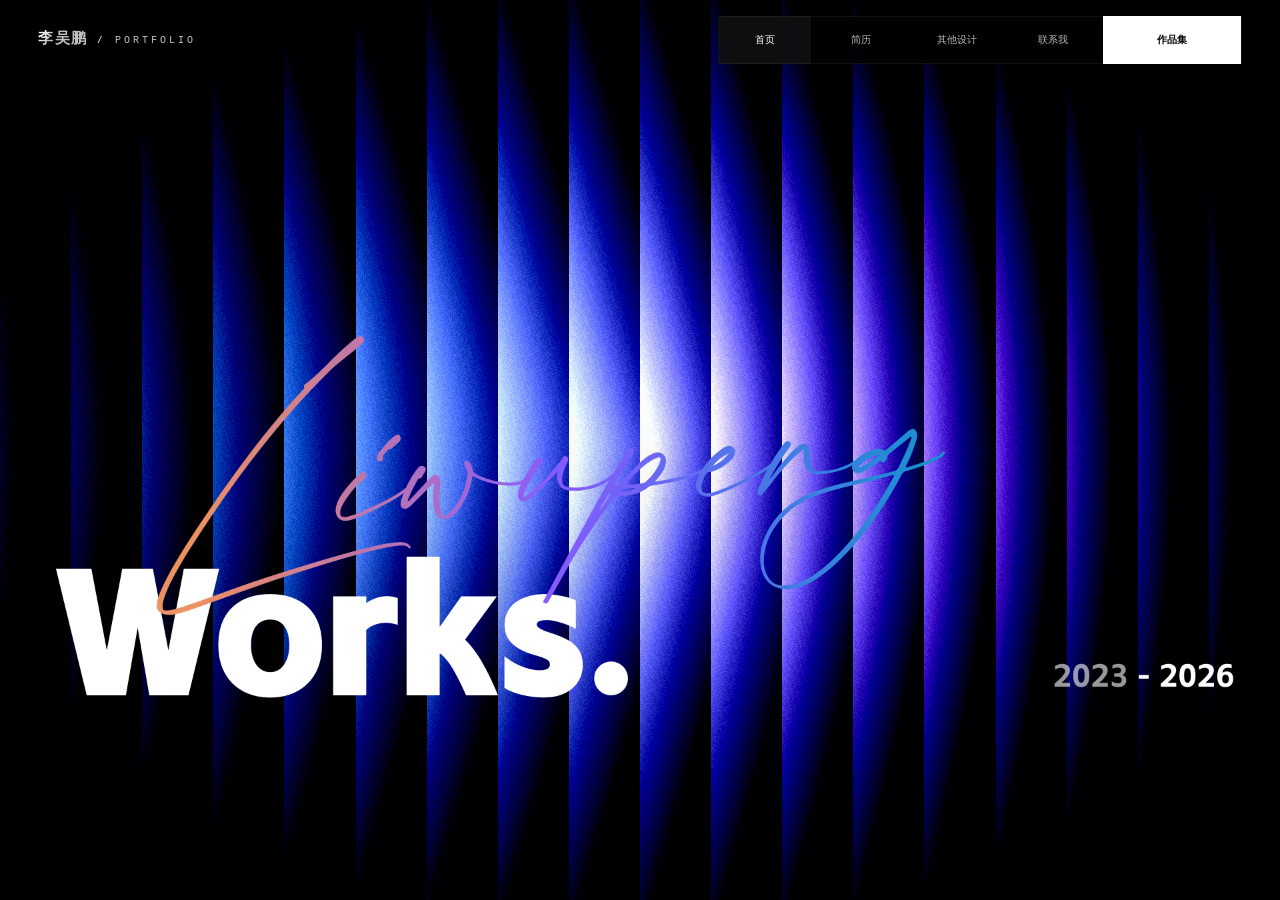
==== commit 7f6dbc7e: "Optimize assets and gallery looping" ====
--- a/index.html
+++ b/index.html
@@ -7,7 +7,7 @@
     <title>李吴鹏 | UX/UI 设计师</title>
     <link rel="icon" href="favicon.svg" type="image/svg+xml" />
     <link rel="preload" as="image" href="assets/hero/hero-title.webp" type="image/webp" fetchpriority="high" />
-    <link rel="stylesheet" href="src/styles/main.css?v=62" />
+    <link rel="stylesheet" href="src/styles/main.css?v=64" />
   </head>
   <body>
     <div class="grid-lines" aria-hidden="true"></div>
@@ -231,6 +231,6 @@
 
     <script src="vendor/gsap.min.js"></script>
     <script src="vendor/Observer.min.js"></script>
-    <script src="src/scripts/main.js?v=83"></script>
+    <script src="src/scripts/main.js?v=84"></script>
   </body>
 </html>
--- a/src/styles/main.css
+++ b/src/styles/main.css
@@ -68,7 +68,6 @@
   overflow: hidden;
   contain: layout paint;
   transform: translateZ(0);
-  will-change: opacity;
 }
 
 .project-modal.is-open {
@@ -192,7 +191,6 @@
   box-shadow: 0 0 0 999px rgba(0, 0, 0, 0.42);
   pointer-events: none;
   transform: translateY(-1px);
-  will-change: top, height;
 }
 
 .project-modal-close {
@@ -244,7 +242,6 @@
   overscroll-behavior: contain;
   scrollbar-width: none;
   contain: layout paint;
-  will-change: scroll-position;
   border-radius: 0;
   background: transparent;
 }
@@ -338,7 +335,7 @@
 
 .project-modal-scale-button:hover,
 .project-modal-scale-button.is-active {
-  background: rgba(255, 255, 255, 0.035);
+  background: rgba(255, 255, 255, 0.05);
   color: #fff;
 }
 
@@ -507,13 +504,12 @@
 .top-nav nav a:hover,
 .top-nav nav a.is-active {
   color: #fff;
-  background: rgba(255, 255, 255, 0.035);
+  background: rgba(255, 255, 255, 0.05);
 }
 
 .top-nav nav .nav-contact {
   position: relative;
   overflow: hidden;
-  perspective: 280px;
 }
 
 .nav-contact-text {
@@ -524,28 +520,28 @@
   backface-visibility: hidden;
   transform-origin: 50% 50%;
   transition:
-    transform 420ms cubic-bezier(0.76, 0, 0.24, 1),
-    opacity 260ms ease;
+    transform 400ms cubic-bezier(0.22, 1, 0.36, 1),
+    opacity 400ms cubic-bezier(0.22, 1, 0.36, 1);
 }
 
 .nav-contact-default {
   opacity: 1;
-  transform: translateY(0) rotateX(0deg);
+  transform: translateY(0);
 }
 
 .nav-contact-close {
   opacity: 0;
-  transform: translateY(100%) rotateX(-70deg);
+  transform: translateY(72%);
 }
 
 .nav-contact[aria-expanded="true"] .nav-contact-default {
   opacity: 0;
-  transform: translateY(-100%) rotateX(70deg);
+  transform: translateY(-72%);
 }
 
 .nav-contact[aria-expanded="true"] .nav-contact-close {
   opacity: 1;
-  transform: translateY(0) rotateX(0deg);
+  transform: translateY(0);
 }
 
 .top-nav nav .nav-cta {
@@ -576,7 +572,6 @@
   visibility: hidden;
   opacity: 0;
   pointer-events: none;
-  will-change: opacity;
   transition: opacity 260ms ease, visibility 260ms ease;
 }
 
@@ -891,7 +886,6 @@
 body.gsap-swipe-enabled .resume .resume-details {
   opacity: 0;
   transition: opacity 800ms ease;
-  will-change: opacity;
 }
 
 body.gsap-swipe-enabled .resume .resume-about {
@@ -1175,7 +1169,6 @@
     filter 820ms ease,
     transform 820ms cubic-bezier(0.22, 1, 0.36, 1);
   transition-delay: var(--reveal-delay, 0ms);
-  will-change: opacity, filter, transform;
 }
 
 .scroll-reveal.is-revealed {
@@ -1274,7 +1267,6 @@
   transform: translateX(-50%) translateY(150px) rotate(-12deg) scale(0.42);
   transform-origin: 50% 85%;
   cursor: default;
-  will-change: transform, opacity, filter;
   transition:
     transform 1100ms linear,
     opacity 320ms ease,
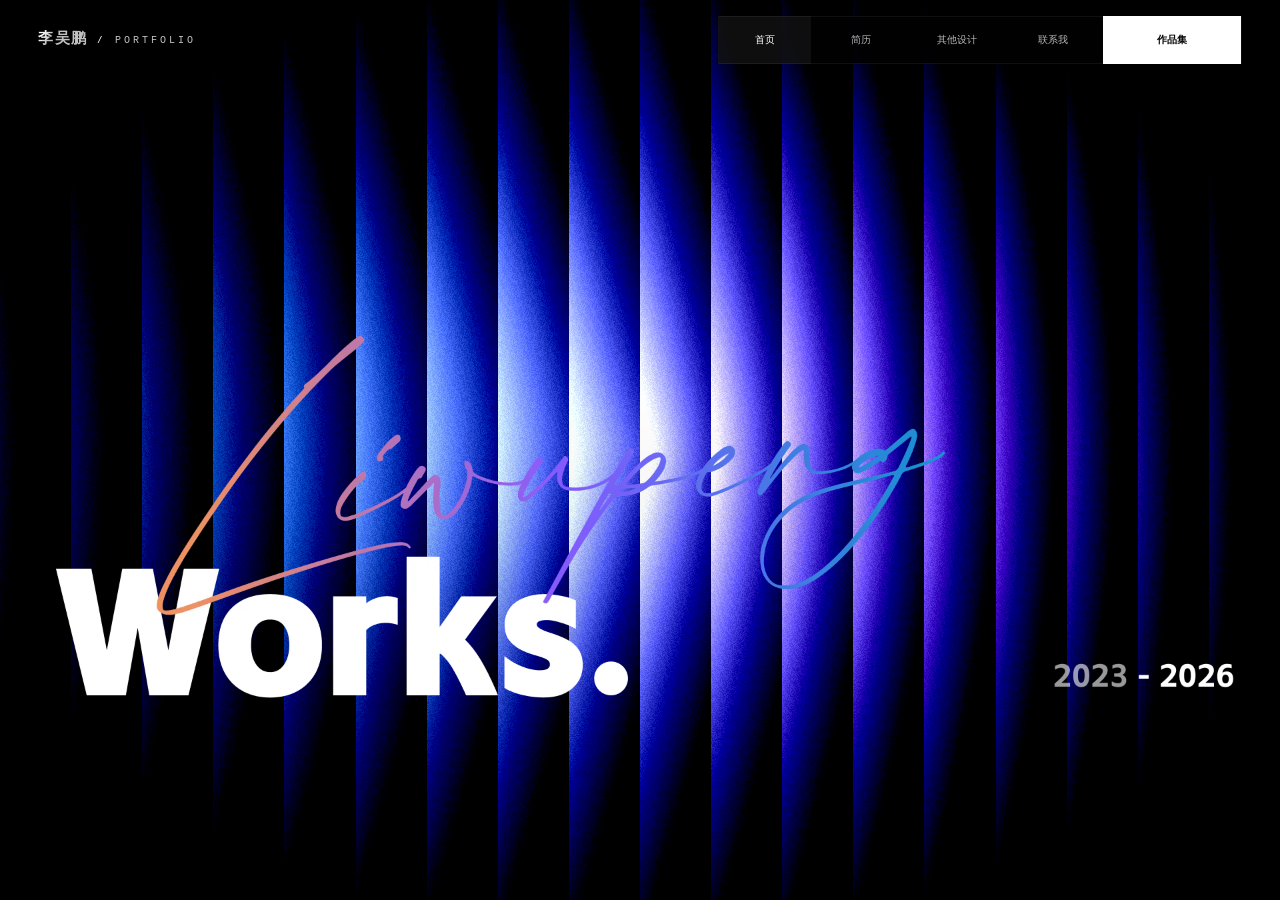
==== commit a584002e: "Update portfolio styling" ====
--- a/index.html
+++ b/index.html
@@ -7,7 +7,7 @@
     <title>李吴鹏 | UX/UI 设计师</title>
     <link rel="icon" href="favicon.svg" type="image/svg+xml" />
     <link rel="preload" as="image" href="assets/hero/hero-title.webp" type="image/webp" fetchpriority="high" />
-    <link rel="stylesheet" href="src/styles/main.css?v=64" />
+    <link rel="stylesheet" href="src/styles/main.css?v=68" />
   </head>
   <body>
     <div class="grid-lines" aria-hidden="true"></div>
@@ -231,6 +231,6 @@
 
     <script src="vendor/gsap.min.js"></script>
     <script src="vendor/Observer.min.js"></script>
-    <script src="src/scripts/main.js?v=84"></script>
+    <script src="src/scripts/main.js?v=90"></script>
   </body>
 </html>
--- a/src/styles/main.css
+++ b/src/styles/main.css
@@ -733,7 +733,7 @@
 .resume-profile {
   position: relative;
   min-width: 0;
-  height: min(680px, calc(100svh - var(--resume-pad-top) - var(--resume-pad-bottom) - 24px));
+  height: 680px;
   align-self: start;
   padding: var(--resume-profile-pad);
   display: flex;
